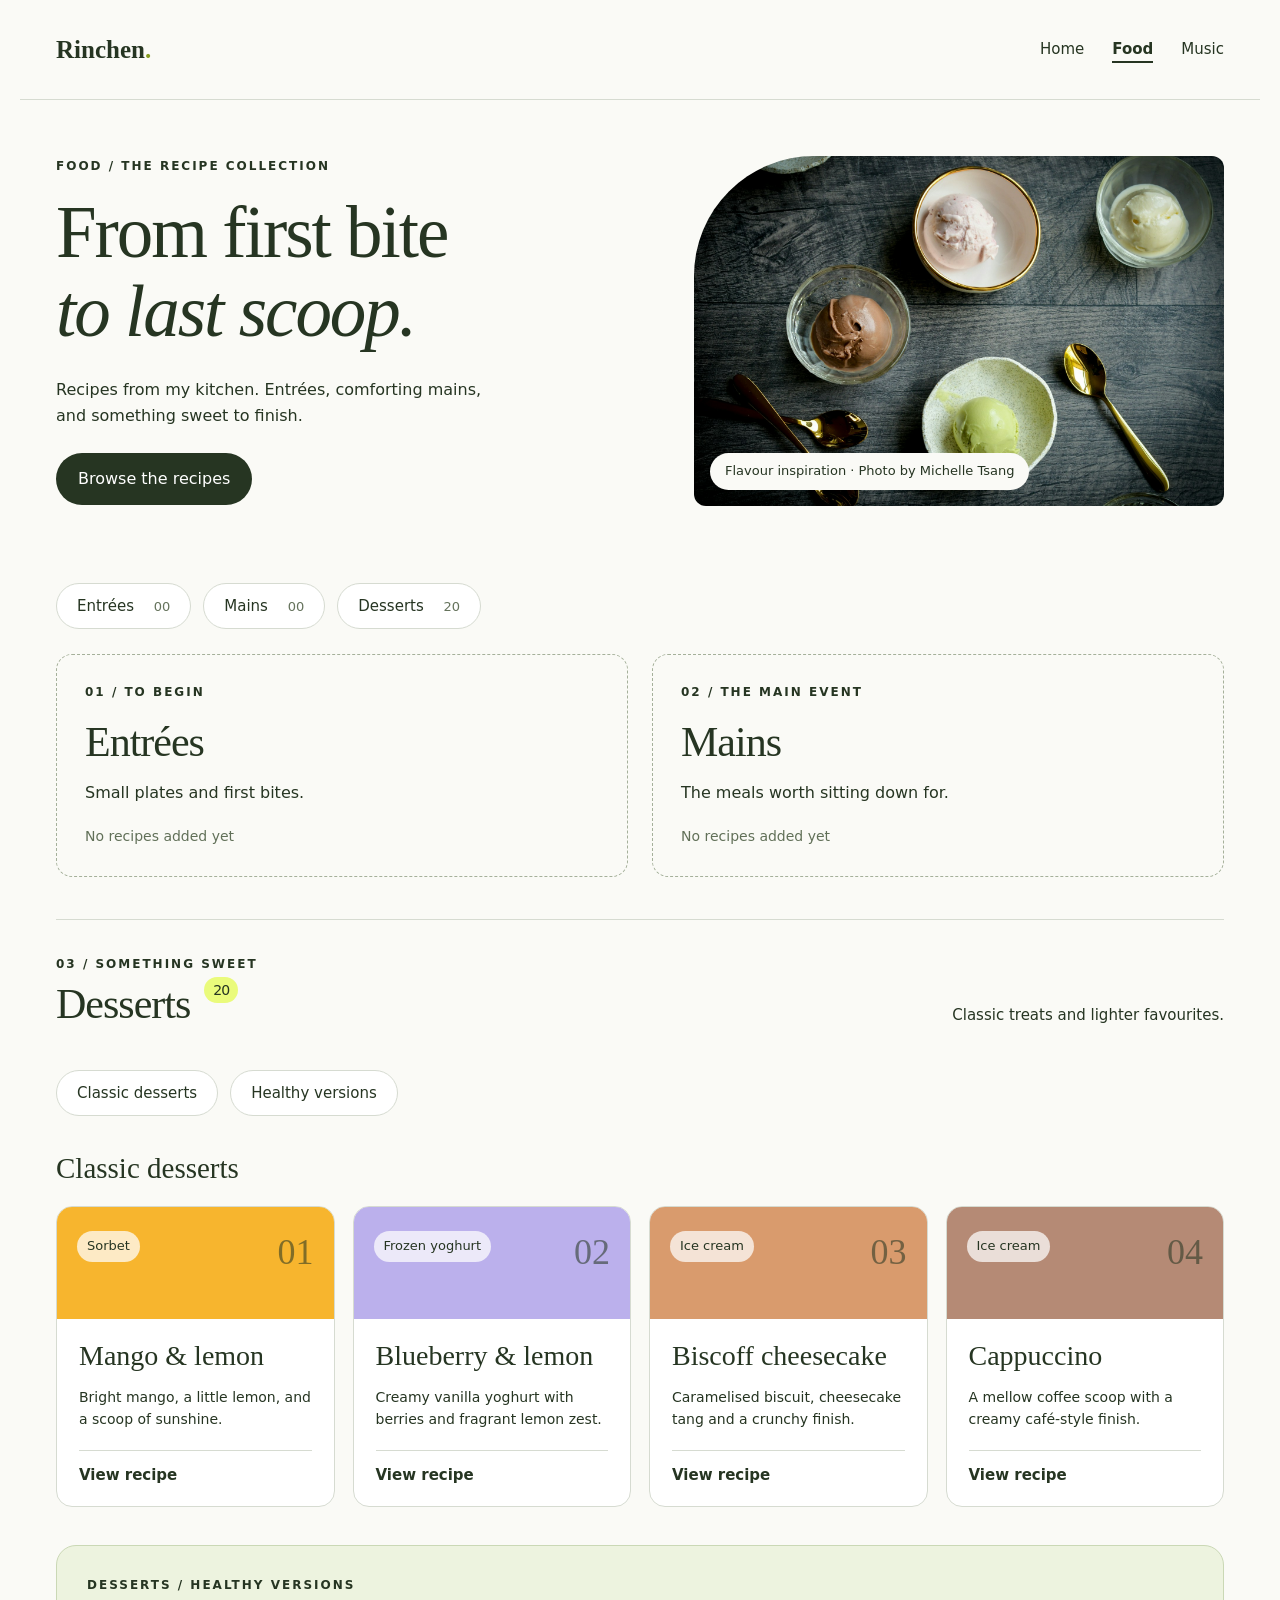
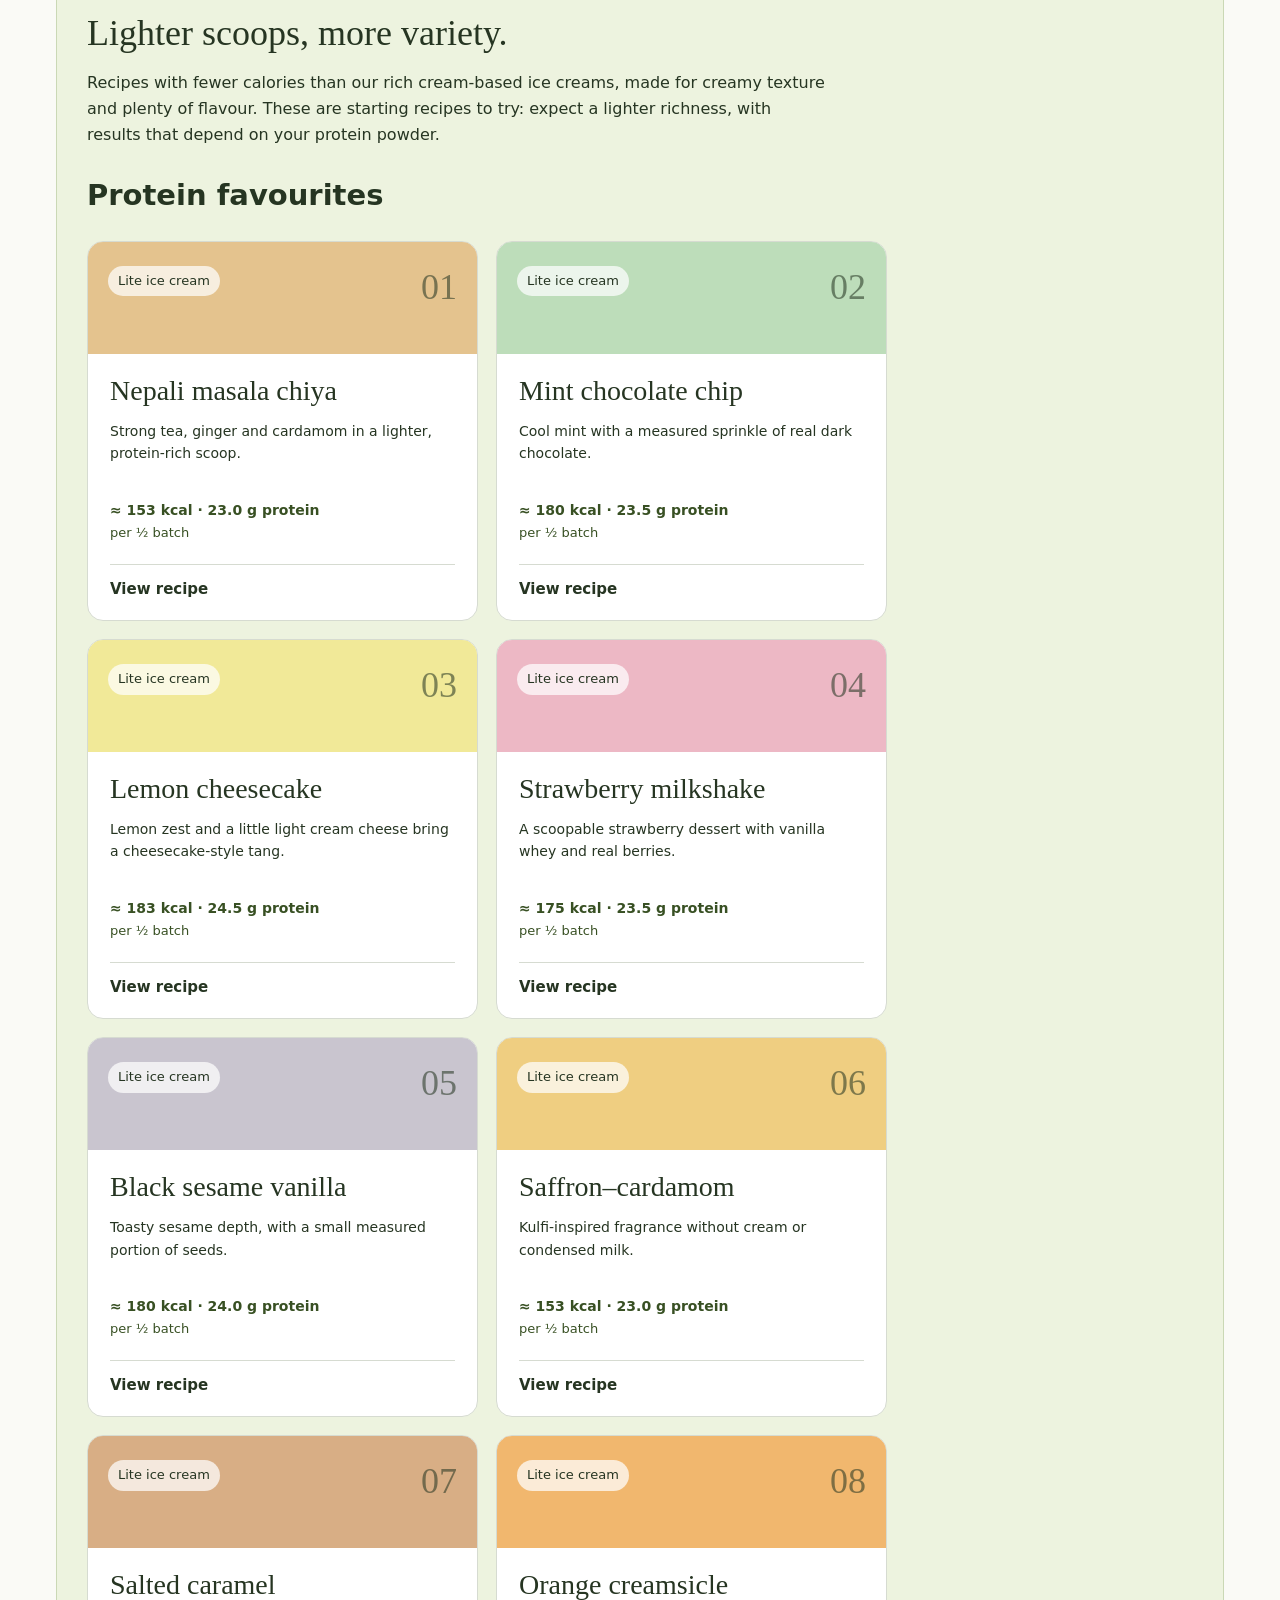
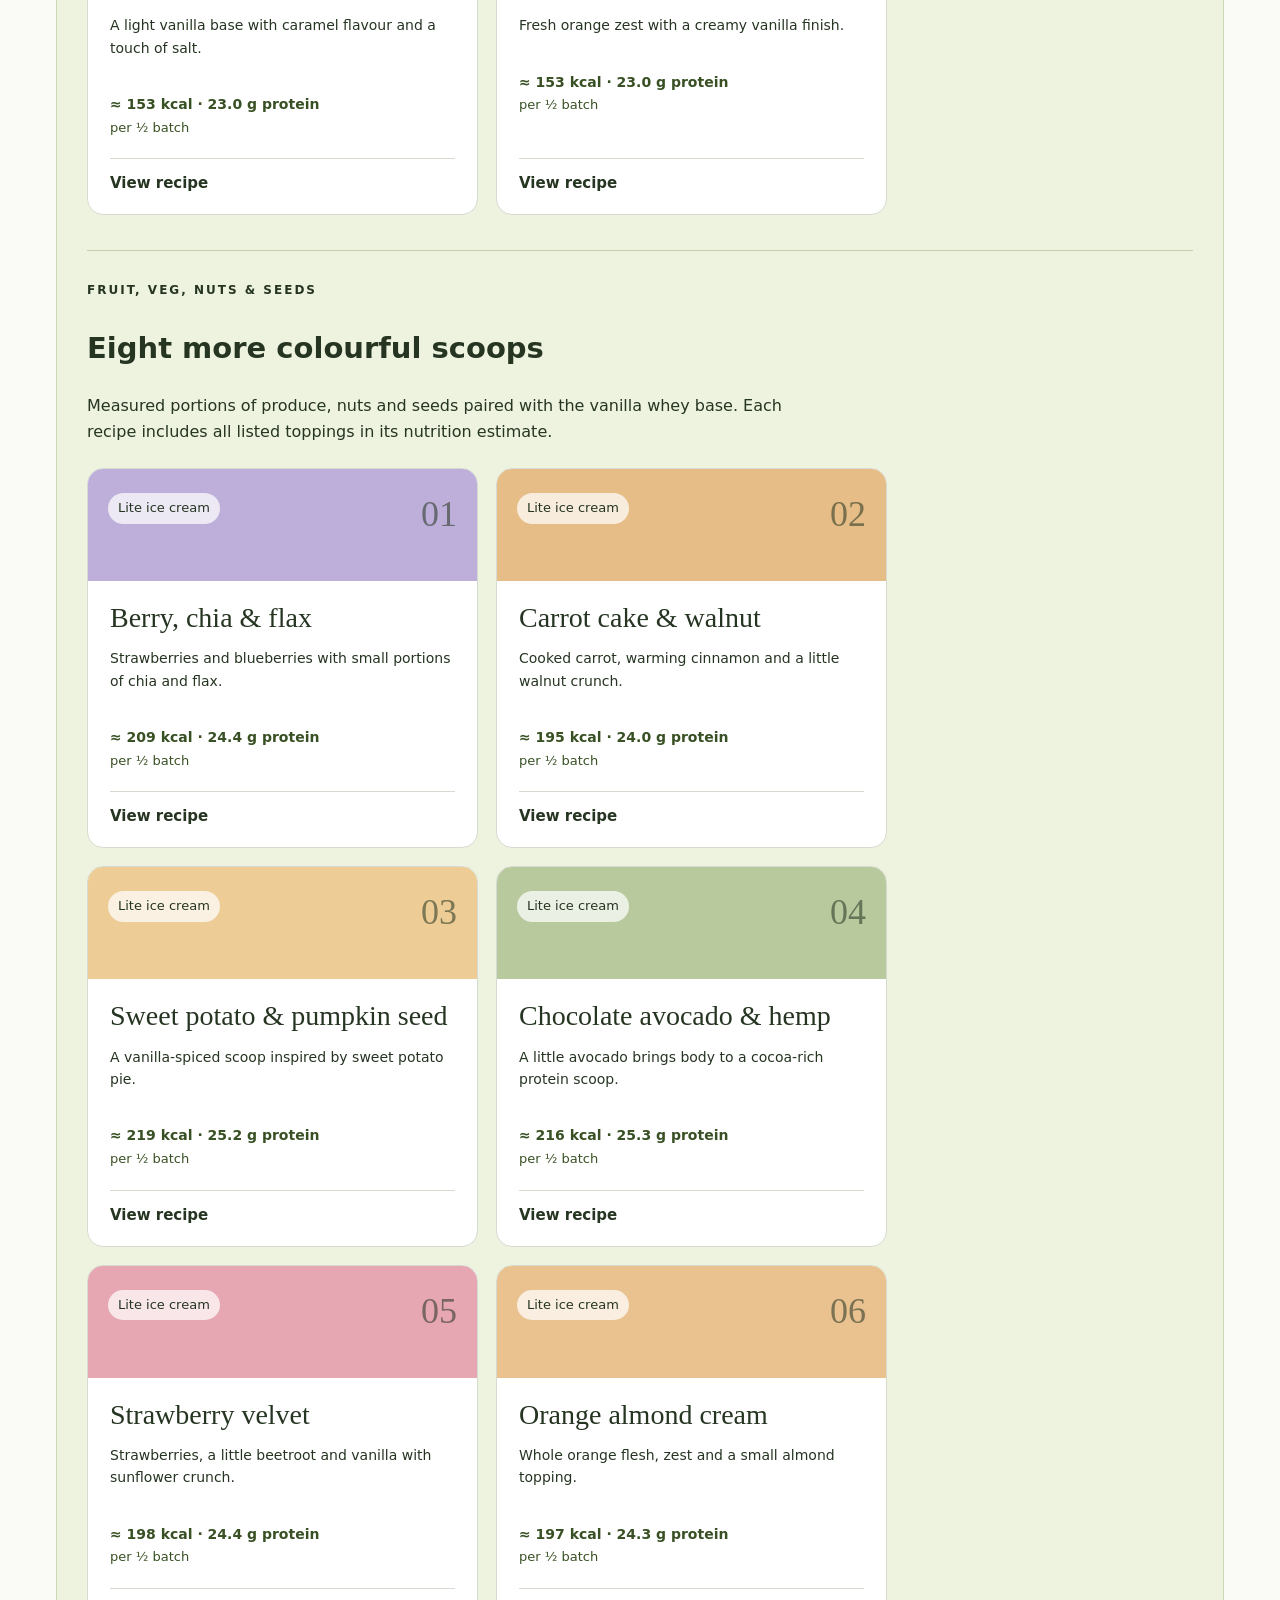
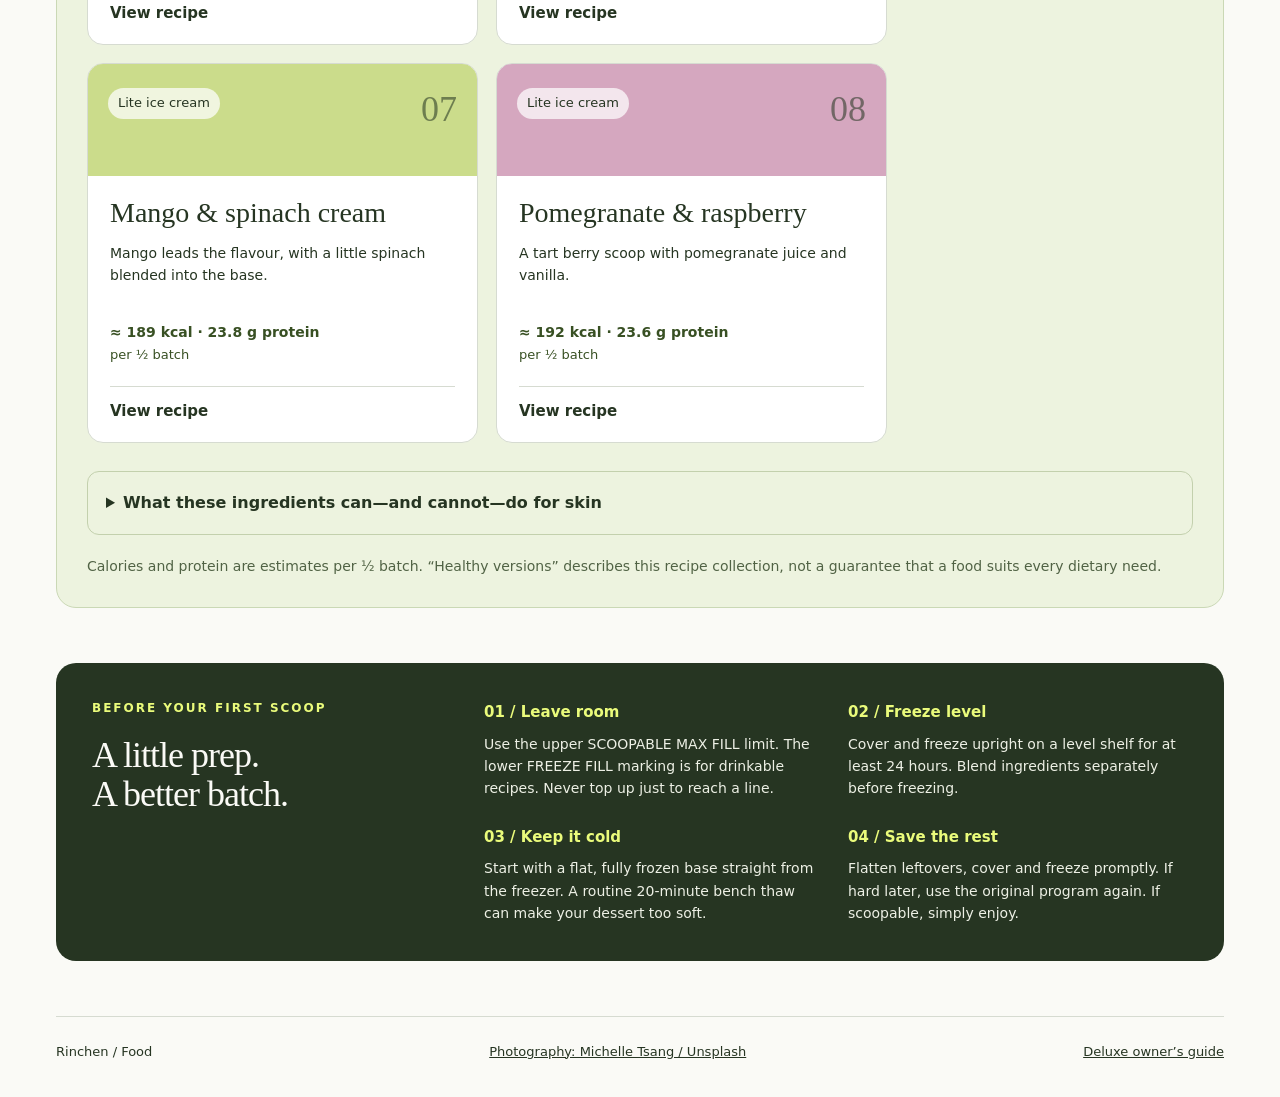
==== food.html @ c85cb7f2 "Publish personal website with recipes and music on GitHub Pages" ====
<!doctype html><html lang="en"><head><meta charset="utf-8"><meta name="viewport" content="width=device-width,initial-scale=1"><meta name="description" content="Rinchen’s recipe collection: entrées, mains and desserts, with twenty homemade CREAMi recipes."><title>Food · Rinchen</title><link rel="icon" href="data:image/svg+xml,%3Csvg xmlns='http://www.w3.org/2000/svg' viewBox='0 0 40 40'%3E%3Crect width='40' height='40' rx='12' fill='%23263522'/%3E%3Ctext x='20' y='29' text-anchor='middle' fill='%23eafb7b' font-size='29' font-family='Georgia'%3ER%3C/text%3E%3C/svg%3E"><link rel="stylesheet" href="style.css"></head><body>
<header><a class="brand" href="index.html">Rinchen<span class="brand-dot">.</span></a><nav aria-label="Main navigation"><a href="index.html" >Home</a><a href="food.html" aria-current="page">Food</a><a href="music.html" >Music</a></nav></header>
<main id="home"><section class="intro"><div><p class="eyebrow">FOOD / THE RECIPE COLLECTION</p><h1>From first bite<br><em>to last scoop.</em></h1><p>Recipes from my kitchen. Entrées, comforting mains, and something sweet to finish.</p><a class="button" href="#categories">Browse the recipes</a></div><figure><img src="food.jpg" alt="Chocolate, strawberry, vanilla and matcha ice cream scoops in small bowls" width="1200" height="800"><figcaption>Flavour inspiration · Photo by Michelle Tsang</figcaption></figure></section>
<nav id="categories" class="category-nav" aria-label="Food categories"><a href="#entrees">Entrées <span>00</span></a><a href="#mains">Mains <span>00</span></a><a href="#recipes">Desserts <span>20</span></a></nav>
<div class="course-grid"><section id="entrees" class="course-empty"><p class="eyebrow">01 / TO BEGIN</p><h2>Entrées</h2><p>Small plates and first bites.</p><span class="empty-label">No recipes added yet</span></section><section id="mains" class="course-empty"><p class="eyebrow">02 / THE MAIN EVENT</p><h2>Mains</h2><p>The meals worth sitting down for.</p><span class="empty-label">No recipes added yet</span></section></div><section id="recipes"><div class="section-heading"><div><p class="eyebrow">03 / SOMETHING SWEET</p><h2>Desserts<span class="count">20</span></h2></div><p>Classic treats and lighter favourites.</p></div><nav class="category-nav dessert-nav" aria-label="Dessert collections"><a href="#classic-desserts">Classic desserts</a><a href="#healthy-desserts">Healthy versions</a></nav><h3 id="classic-desserts" class="collection-title">Classic desserts</h3><div class="recipe-grid" id="cards"></div><section id="healthy-desserts" class="healthy-section"><p class="eyebrow">DESSERTS / HEALTHY VERSIONS</p><h3>Lighter scoops, more variety.</h3><p class="healthy-description">Recipes with fewer calories than our rich cream-based ice creams, made for creamy texture and plenty of flavour. These are starting recipes to try: expect a lighter richness, with results that depend on your protein powder.</p><h4 class="collection-title">Protein favourites</h4><div class="recipe-grid" id="healthy-cards"></div><section class="plant-collection"><p class="eyebrow">FRUIT, VEG, NUTS & SEEDS</p><h4 class="collection-title">Eight more colourful scoops</h4><p>Measured portions of produce, nuts and seeds paired with the vanilla whey base. Each recipe includes all listed toppings in its nutrition estimate.</p><div class="recipe-grid" id="plant-cards"></div><details class="nutrition-context"><summary>What these ingredients can—and cannot—do for skin</summary><p>Vitamin C is needed for normal collagen production. Eating varied foods can help meet nutrient needs, but these recipes have not been shown to tighten skin, reverse ageing or prevent UV damage. Food does not replace sun protection.</p><p>We use nuts and seeds in small portions to manage calories. Brazil nuts are not included as a routine topping because their selenium content is unusually high and variable. Some ingredients from the inspiration list, including broccoli, Brussels sprouts and tomatoes, are better suited to future savoury recipes.</p><p><a href="https://ods.od.nih.gov/factsheets/VitaminC-Consumer/" target="_blank" rel="noopener">NIH: vitamin C</a> · <a href="https://ods.od.nih.gov/factsheets/Selenium-Consumer/" target="_blank" rel="noopener">NIH: selenium</a></p></details></section><p class="small nutrition-disclaimer">Calories and protein are estimates per ½ batch. “Healthy versions” describes this recipe collection, not a guarantee that a food suits every dietary need.</p></section></section>
<section class="notes"><div><p class="eyebrow">BEFORE YOUR FIRST SCOOP</p><h2>A little prep.<br>A better batch.</h2></div><div class="note-grid"><article><b>01 / Leave room</b><p>Use the upper SCOOPABLE MAX FILL limit. The lower FREEZE FILL marking is for drinkable recipes. Never top up just to reach a line.</p></article><article><b>02 / Freeze level</b><p>Cover and freeze upright on a level shelf for at least 24 hours. Blend ingredients separately before freezing.</p></article><article><b>03 / Keep it cold</b><p>Start with a flat, fully frozen base straight from the freezer. A routine 20-minute bench thaw can make your dessert too soft.</p></article><article><b>04 / Save the rest</b><p>Flatten leftovers, cover and freeze promptly. If hard later, use the original program again. If scoopable, simply enjoy.</p></article></div></section>

<footer><span>Rinchen / Food</span><a href="https://unsplash.com/photos/four-ice-creams-on-cups-VTt_Jn1LrOg" target="_blank" rel="noopener">Photography: Michelle Tsang / Unsplash</a><a href="https://cdn.shopify.com/s/files/1/0511/5900/7386/files/NC501ANZ_IB_MP_Mv7_LR.pdf?v=1709180044" target="_blank" rel="noopener">Deluxe owner’s guide</a></footer></main>
<dialog id="recipe-dialog" aria-labelledby="recipe-title"><button class="close" aria-label="Close recipe">✕</button><div id="recipe-content"></div></dialog><script src="recipes.js"></script><script src="app.js"></script></body></html>
---- style.css ----
:root{--ink:#263522;--paper:#fafaf6;--lime:#eafb7b;--line:#d6dbd1}*{box-sizing:border-box}html{scroll-behavior:smooth;scroll-padding-top:30px}body{margin:0;background:var(--paper);color:var(--ink);font:16px/1.6 system-ui,sans-serif}a{color:inherit}header,main{max-width:1240px;margin:auto;padding:0 36px}header{height:100px;display:flex;align-items:center;justify-content:space-between;gap:20px;border-bottom:1px solid var(--line)}.brand{text-decoration:none;font:700 25px Georgia,serif}.brand i{font-weight:400}nav{display:flex;gap:28px}nav a{text-decoration:none;font-size:15px}h1,h2,h3,p{margin:0}h1,h2,h3{font-family:Georgia,serif;font-weight:400;line-height:1.08}h1{font-size:clamp(42px,5.7vw,76px);letter-spacing:-2px}h1 em{font-weight:400}h2{font-size:42px;letter-spacing:-1px}.eyebrow{font-size:12px;letter-spacing:2px;font-weight:700;margin-bottom:18px}.intro{display:grid;grid-template-columns:1.1fr 1fr;gap:55px;align-items:center;padding:56px 0 62px}.intro p:not(.eyebrow){max-width:430px;margin:25px 0}.button{display:inline-block;background:var(--ink);color:white;padding:13px 22px;border-radius:30px;text-decoration:none}.intro figure{margin:0;position:relative}.intro img{display:block;width:100%;height:350px;object-fit:cover;border-radius:120px 12px 12px 12px}.intro figcaption{position:absolute;bottom:16px;left:16px;background:var(--paper);padding:8px 15px;border-radius:30px;font-size:13px}.section-heading{border-top:1px solid var(--line);padding-top:35px;display:flex;justify-content:space-between;align-items:end;gap:20px;margin-bottom:28px}.section-heading .eyebrow{margin-bottom:8px}.section-heading>p{font-size:15px}.count{vertical-align:top;font:14px system-ui;margin-left:14px;background:var(--lime);padding:5px 9px;border-radius:20px}.recipe-grid{display:grid;grid-template-columns:repeat(4,1fr);gap:18px}.card{border:1px solid var(--line);border-radius:16px;overflow:hidden;background:white;display:flex;flex-direction:column}.card-top{padding:24px 20px;min-height:112px;background:var(--accent);display:flex;justify-content:space-between;align-items:start}.card-top span{font-size:13px;background:#ffffffb8;padding:5px 10px;border-radius:20px}.card-top b{font:36px Georgia;color:#26352290}.card-body{padding:22px;display:flex;flex:1;flex-direction:column}.card h3{font-size:28px}.card p{font-size:14px;margin:14px 0 20px}.card button{margin-top:auto;text-align:left;border:0;border-top:1px solid var(--line);background:none;color:var(--ink);padding:15px 0 0;font:600 15px system-ui;cursor:pointer}.card button:hover{text-decoration:underline}.notes{margin:55px 0;background:var(--ink);color:var(--paper);border-radius:20px;padding:36px;display:grid;grid-template-columns:1fr 2fr;gap:40px}.notes h2{font-size:36px}.notes .eyebrow{color:var(--lime)}.note-grid{display:grid;grid-template-columns:1fr 1fr;gap:24px}.note-grid b{color:var(--lime);font-size:15px}.note-grid p{font-size:14px;margin-top:8px;color:#edf0e5}.about{display:grid;grid-template-columns:150px 1fr;gap:45px;max-width:830px;padding:12px 0 60px}.monogram{background:var(--lime);border-radius:50%;width:140px;height:140px;display:grid;place-items:center;font:70px Georgia}.about p:not(.eyebrow){margin-top:18px}.small{font-size:14px}footer{border-top:1px solid var(--line);padding:25px 0 35px;display:flex;flex-wrap:wrap;gap:20px;justify-content:space-between;font-size:13px}dialog{width:min(840px,calc(100% - 24px));max-height:90vh;border:0;border-radius:22px;padding:40px;background:var(--paper);color:var(--ink)}dialog::backdrop{background:#142111b8;backdrop-filter:blur(4px)}.close{position:sticky;top:0;float:right;width:42px;height:42px;border:1px solid var(--line);border-radius:50%;background:white;cursor:pointer;font-size:18px}dialog h2{font-size:44px;padding-right:30px}dialog .description{margin:15px 0 20px}dialog h3{font-size:27px;margin:28px 0 12px}dialog li{padding:5px 0}dialog ul,dialog ol{padding-left:23px}.recipe-layout{display:grid;grid-template-columns:1fr 1.4fr;gap:30px}.nutrition{background:#eaf0df;padding:18px;border-radius:12px;margin-top:25px}.nutrition table{width:100%;border-collapse:collapse;font-size:14px}.nutrition th,.nutrition td{text-align:left;padding:8px 4px;border-bottom:1px solid #cdd6be}.nutrition p,.caveat{font-size:13px;margin-top:12px}.caveat{color:#54634e}button:focus-visible,a:focus-visible{outline:3px solid #875dc3;outline-offset:5px}@media(max-width:850px){.recipe-grid{grid-template-columns:1fr 1fr}.intro{gap:25px}.notes{grid-template-columns:1fr}.intro img{height:300px}}@media(max-width:560px){header,main{padding-left:20px;padding-right:20px}header{height:auto;min-height:90px;flex-wrap:wrap;padding-top:15px;padding-bottom:15px}.brand{font-size:23px}nav{gap:18px}.intro{grid-template-columns:1fr;padding-top:35px;gap:25px}.intro img{height:230px;border-radius:65px 12px 12px 12px}.section-heading{align-items:start;flex-direction:column}.recipe-grid{gap:12px}.card-body{padding:16px}.card h3{font-size:24px}.card-top{padding:16px;min-height:85px}.card-top b{font-size:27px}.card-top span{font-size:12px}.notes{padding:24px}.note-grid{grid-template-columns:1fr}.about{grid-template-columns:1fr;gap:22px}.monogram{width:90px;height:90px;font-size:48px}dialog{padding:24px}.recipe-layout{grid-template-columns:1fr;gap:0}dialog h2{font-size:35px}.nutrition{overflow-x:auto}h2{font-size:36px}}@media(prefers-reduced-motion:reduce){html{scroll-behavior:auto}}
.brand-dot{color:#859b20}nav a[aria-current=page]{font-weight:750;border-bottom:2px solid var(--ink)}.personal-intro{padding:65px 0 45px;max-width:850px}.personal-intro>p:last-child{margin-top:25px;max-width:560px;font-size:19px}.worlds{display:grid;grid-template-columns:1fr 1fr;gap:24px;margin-bottom:65px}.world{position:relative;min-height:350px;border-radius:20px;overflow:hidden;text-decoration:none;display:flex;align-items:end;padding:32px}.world img{position:absolute;inset:0;width:100%;height:100%;object-fit:cover}.food-world:after{content:'';position:absolute;inset:0;background:linear-gradient(transparent,#101a0bea)}.world>div{position:relative;z-index:1}.world h2{font-size:50px;margin:8px 0}.food-world{color:white}.world .eyebrow{font-size:12px}.world-link{display:inline-block;margin-top:22px;border-bottom:1px solid currentColor;font-size:15px}.music-world{background:#dcd5ff;color:#2c1c59;align-items:start}.music-word{position:absolute;bottom:-20px;right:12px;font:italic 100px Georgia;letter-spacing:-6px;opacity:.18}.category-nav{padding:15px 0 25px;gap:12px;flex-wrap:wrap}.category-nav a{border:1px solid var(--line);border-radius:30px;padding:10px 20px;background:white}.category-nav a span{margin-left:15px;color:#65735c;font-size:13px}.course-grid{display:grid;grid-template-columns:1fr 1fr;gap:24px;margin-bottom:42px}.course-empty{padding:28px;border:1px dashed #a5b09a;border-radius:16px}.course-empty p:not(.eyebrow){margin-top:14px}.empty-label{display:block;font-size:14px;margin-top:20px;color:#617058}.music-intro{background:#dcd5ff;border-radius:24px;margin:40px 0;padding:50px;color:#2c1c59}.music-intro>p:not(.eyebrow){margin-top:25px;max-width:550px;font-size:19px}.genre-tags{display:flex;flex-wrap:wrap;gap:10px;margin-top:35px}.genre-tags span{padding:7px 13px;border:1px solid #a79bc7;border-radius:25px;font-size:14px}.music-body{display:grid;grid-template-columns:1fr 1fr;gap:60px;margin:50px 0}.music-body p:not(.eyebrow){margin-top:22px}.releases{border-left:1px solid var(--line);padding-left:35px}.text-link{display:inline-block;margin-bottom:35px}@media(max-width:560px){.personal-intro{padding:40px 0 30px}.worlds,.course-grid,.music-body{grid-template-columns:1fr}.world{min-height:290px;padding:25px}.music-intro{padding:30px 23px;margin:28px 0}.music-intro h1{font-size:40px;letter-spacing:-1px}.music-body{gap:30px}.releases{border-left:0;border-top:1px solid var(--line);padding:30px 0 0}.category-nav a{padding:9px 15px}}
.collection-title{font-size:29px;margin:0 0 22px}.healthy-section{margin-top:38px;padding:30px;border-radius:20px;background:#edf3df;border:1px solid #cad8b5;scroll-margin-top:25px}.healthy-section>h3{font-size:36px}.healthy-description{max-width:740px;margin:18px 0 25px}.healthy-section .recipe-grid{grid-template-columns:repeat(2,minmax(0,1fr));max-width:800px}.macro-highlight{font-weight:700;color:#385023}.macro-highlight small{font-size:13px;font-weight:400}.nutrition-disclaimer{margin-top:20px;color:#516345}.dessert-nav{margin-bottom:12px}@media(max-width:560px){.healthy-section{padding:20px}.healthy-section .recipe-grid{grid-template-columns:1fr}.healthy-section>h3{font-size:30px}}
.plant-collection{border-top:1px solid #c3d0ad;margin-top:35px;padding-top:30px}.plant-collection>p:not(.eyebrow){margin:0 0 24px;max-width:720px}.nutrition-context{margin-top:28px;border:1px solid #c3d0ad;padding:18px;border-radius:12px}.nutrition-context summary{cursor:pointer;font-weight:600}.nutrition-context p{margin-top:14px;font-size:14px}.healthy-section .collection-title{margin-top:24px}
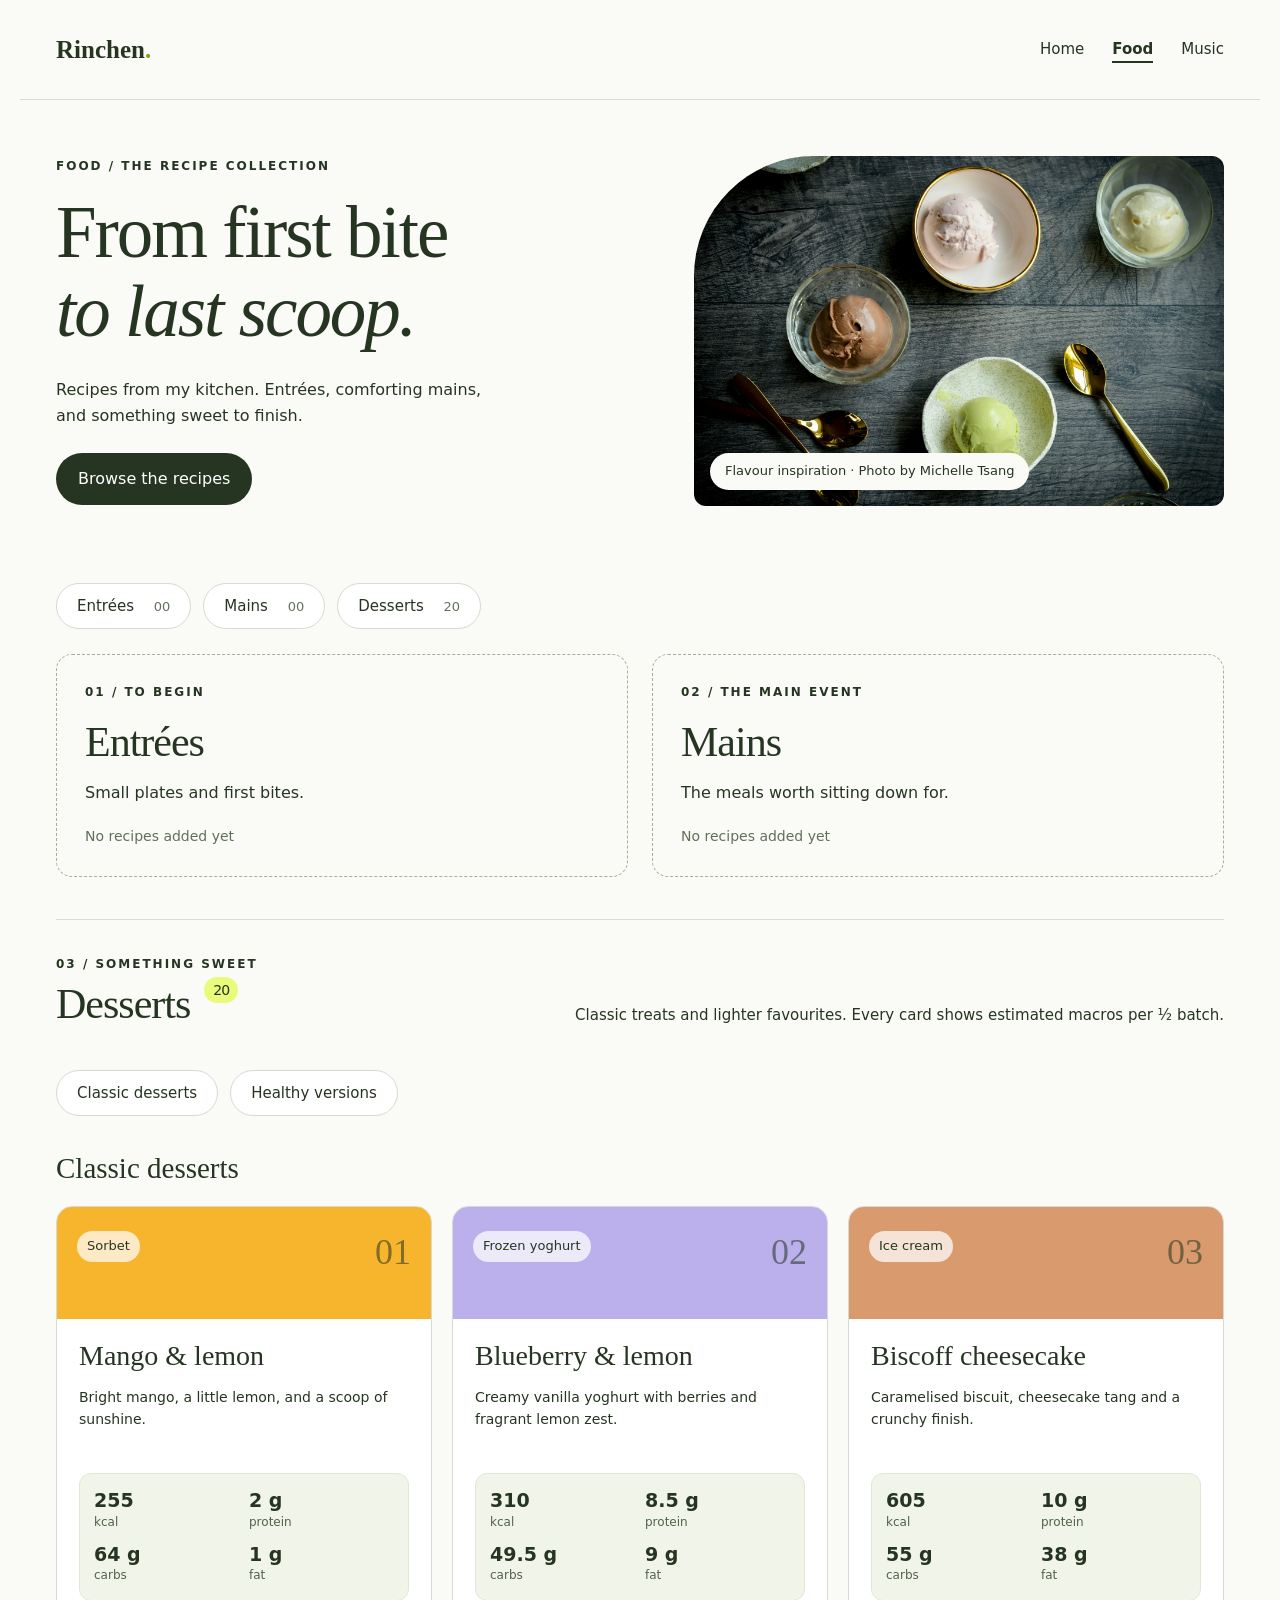
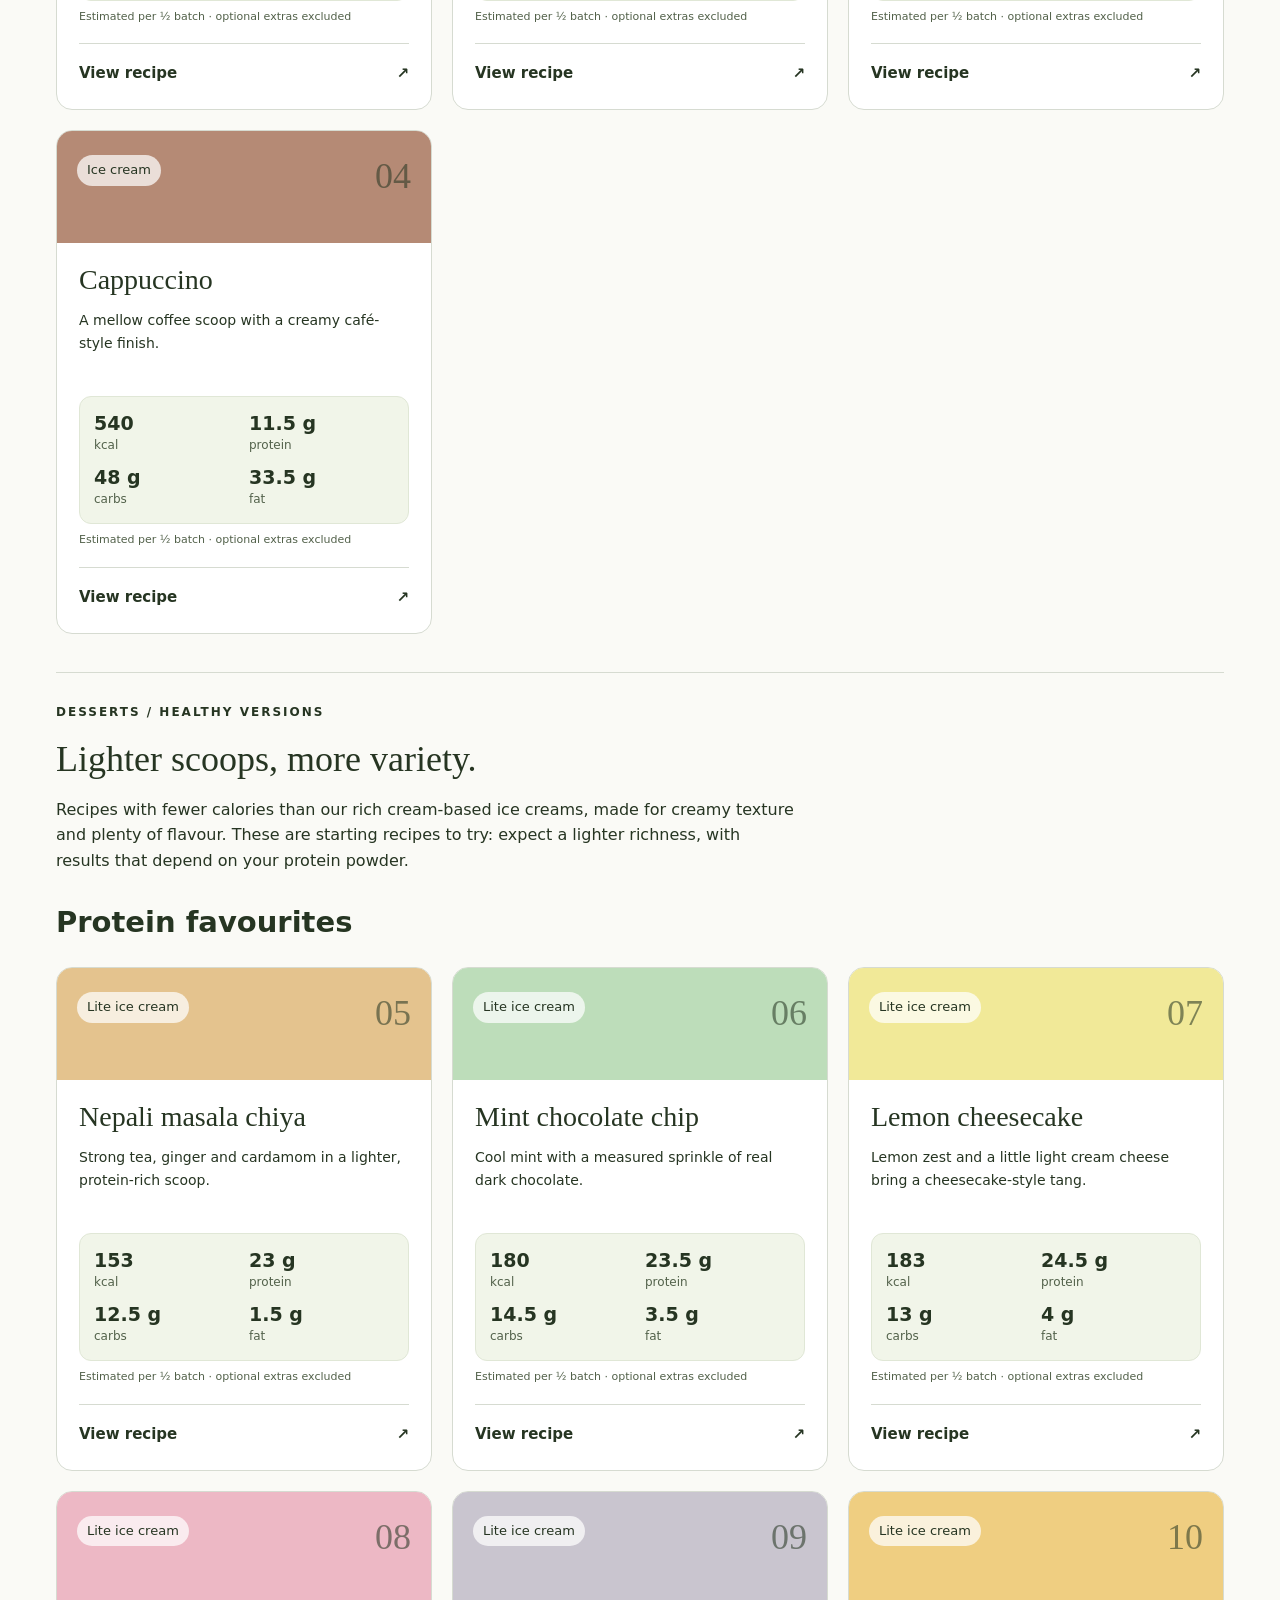
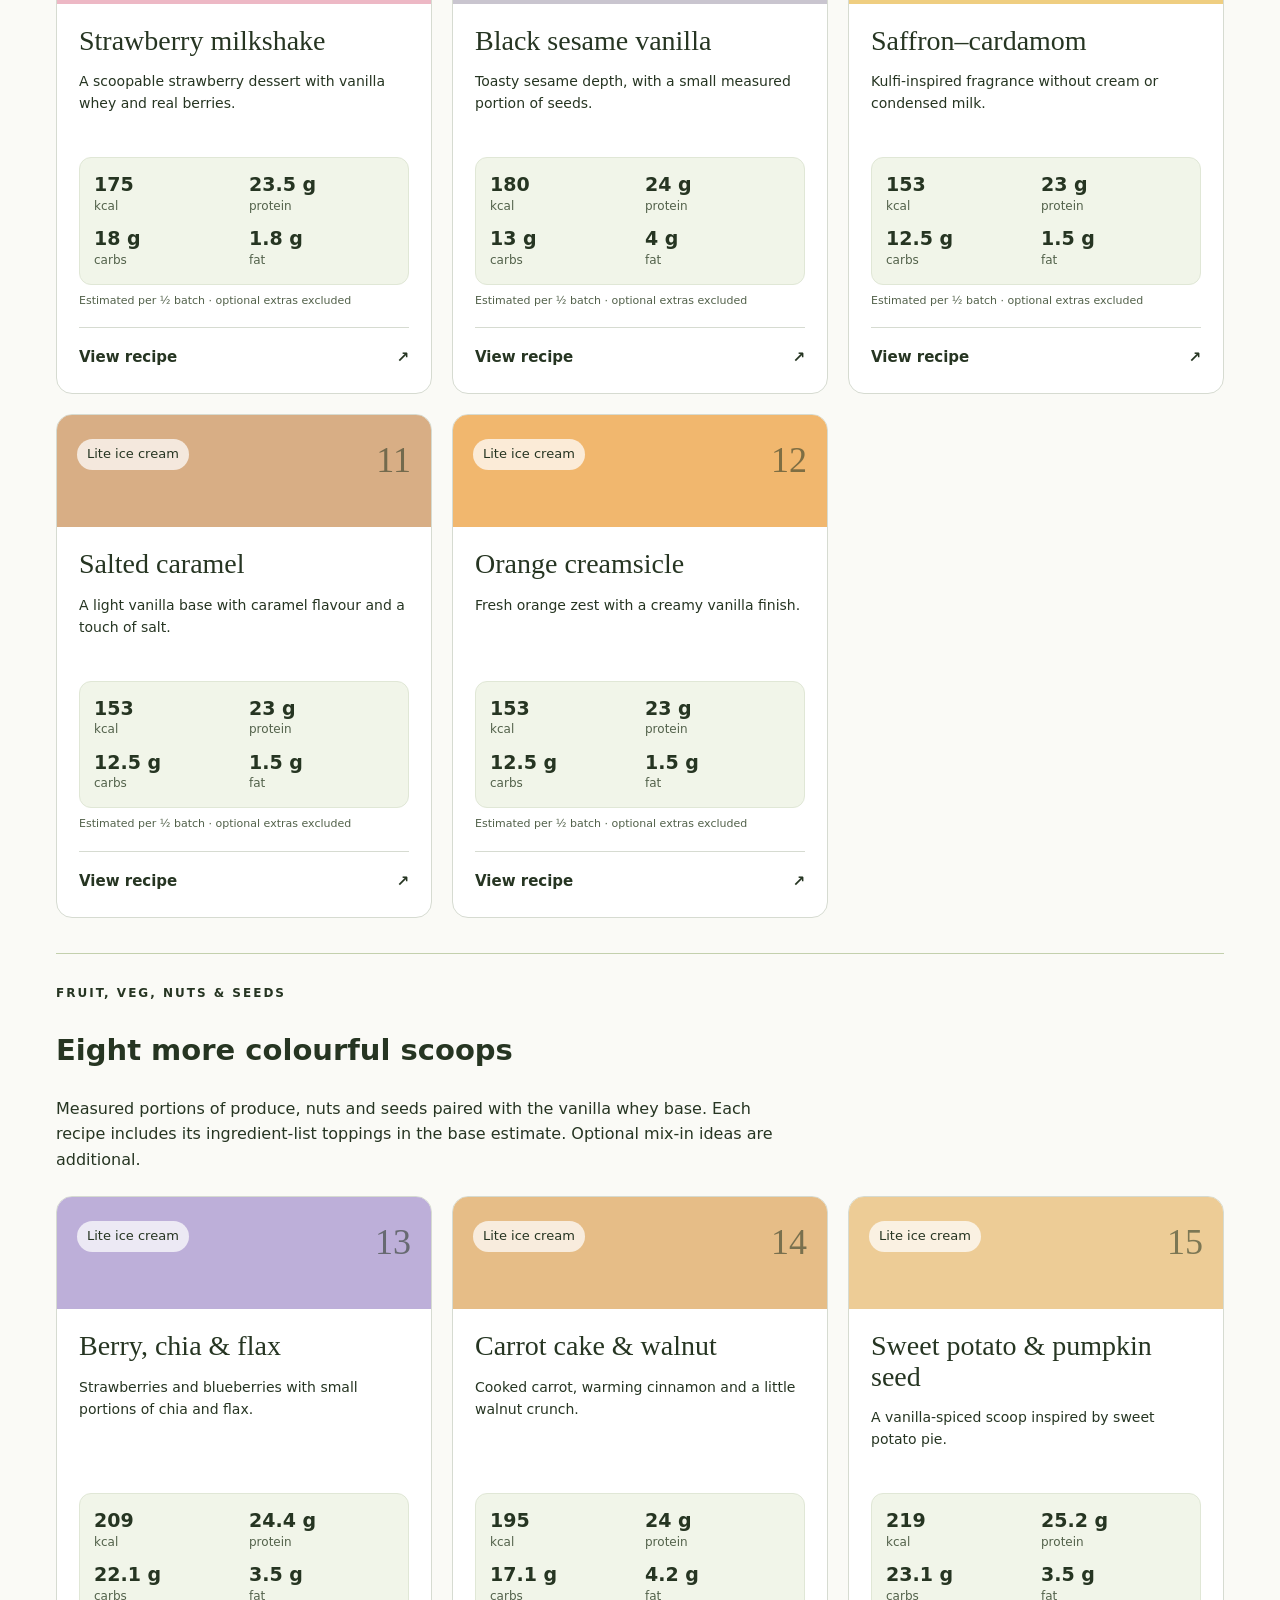
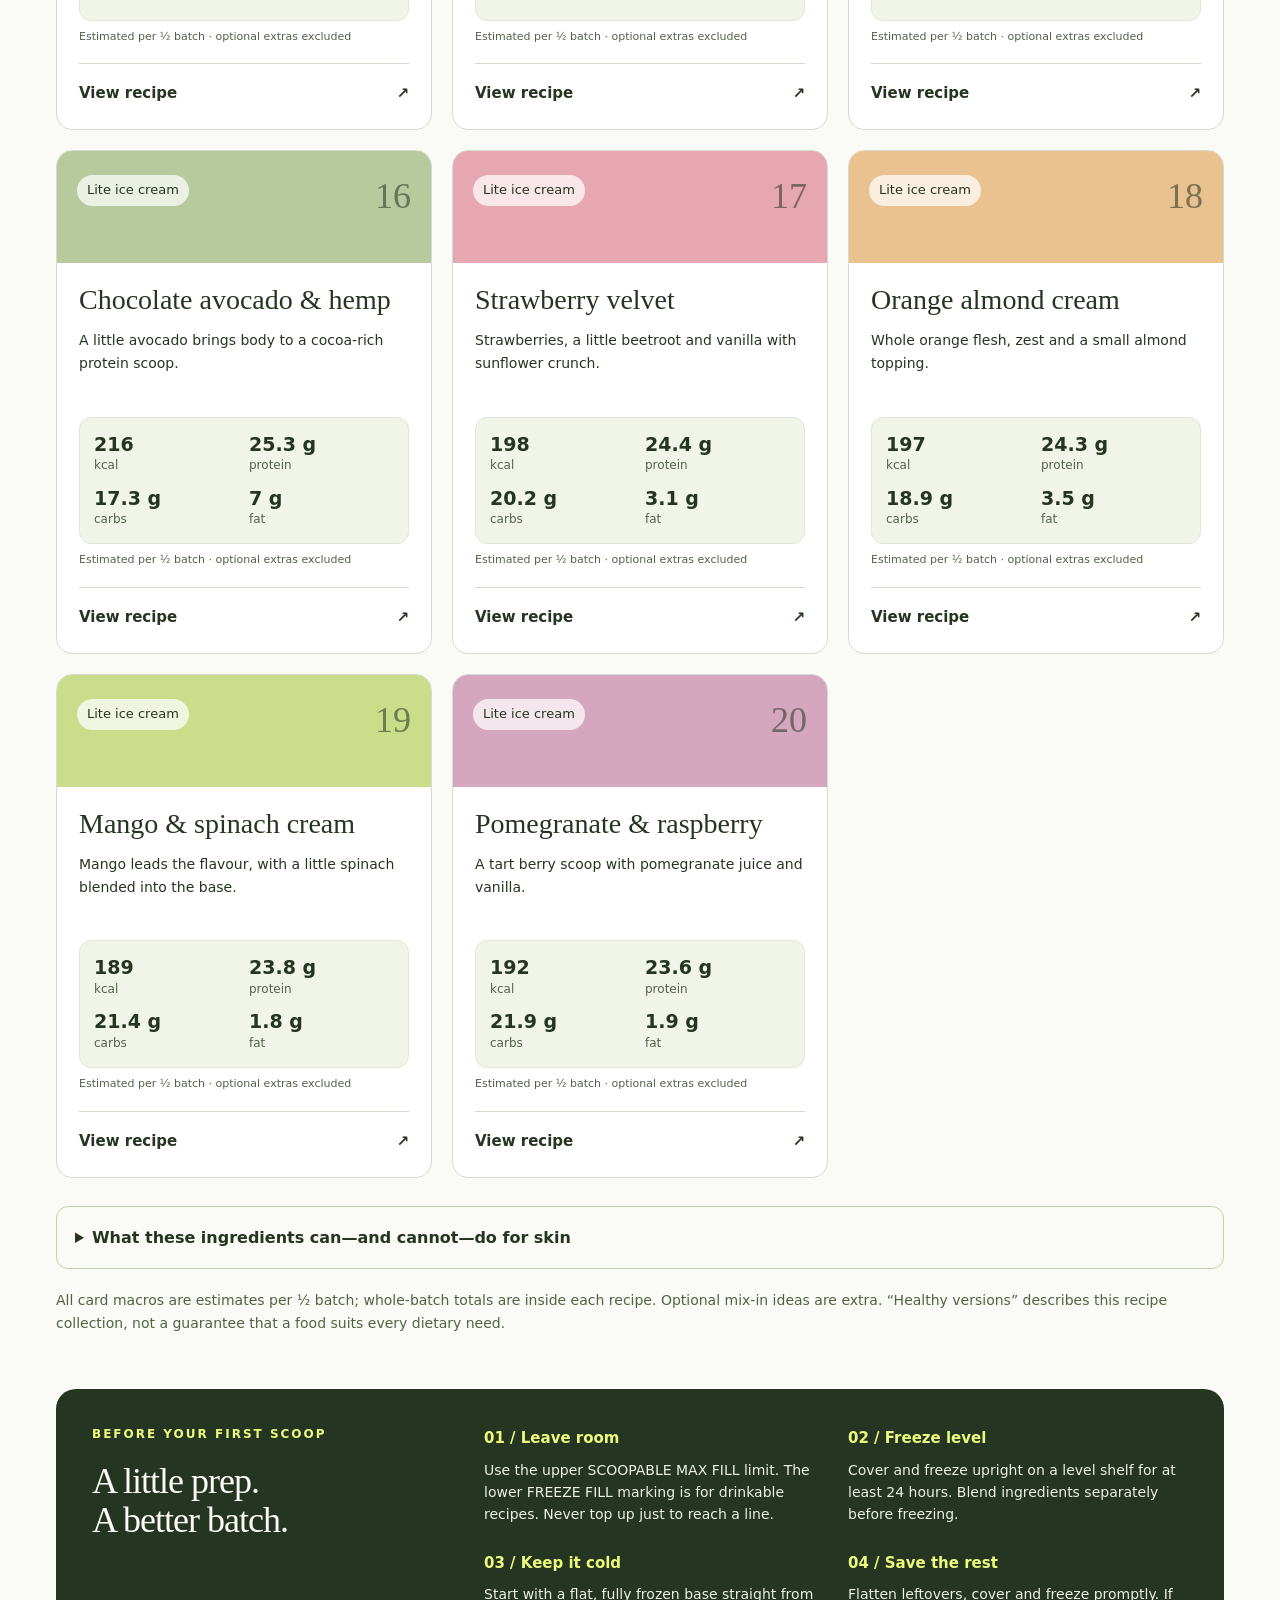
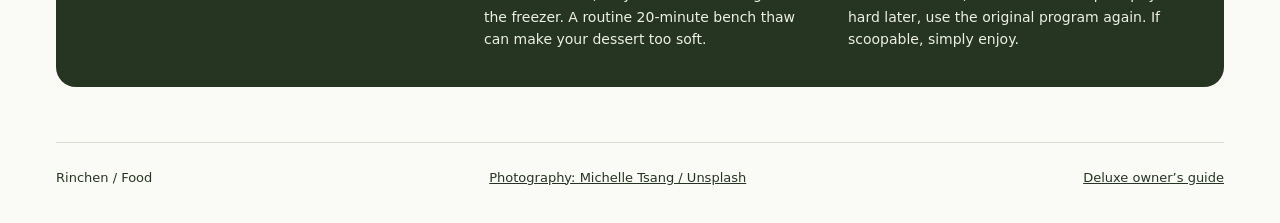
==== commit 97ff5c6a: "Unify dessert cards and macro portions; add 60 optional mix-in ideas" ====
--- a/food.html
+++ b/food.html
@@ -2,7 +2,7 @@
 <header><a class="brand" href="index.html">Rinchen<span class="brand-dot">.</span></a><nav aria-label="Main navigation"><a href="index.html" >Home</a><a href="food.html" aria-current="page">Food</a><a href="music.html" >Music</a></nav></header>
 <main id="home"><section class="intro"><div><p class="eyebrow">FOOD / THE RECIPE COLLECTION</p><h1>From first bite<br><em>to last scoop.</em></h1><p>Recipes from my kitchen. Entrées, comforting mains, and something sweet to finish.</p><a class="button" href="#categories">Browse the recipes</a></div><figure><img src="food.jpg" alt="Chocolate, strawberry, vanilla and matcha ice cream scoops in small bowls" width="1200" height="800"><figcaption>Flavour inspiration · Photo by Michelle Tsang</figcaption></figure></section>
 <nav id="categories" class="category-nav" aria-label="Food categories"><a href="#entrees">Entrées <span>00</span></a><a href="#mains">Mains <span>00</span></a><a href="#recipes">Desserts <span>20</span></a></nav>
-<div class="course-grid"><section id="entrees" class="course-empty"><p class="eyebrow">01 / TO BEGIN</p><h2>Entrées</h2><p>Small plates and first bites.</p><span class="empty-label">No recipes added yet</span></section><section id="mains" class="course-empty"><p class="eyebrow">02 / THE MAIN EVENT</p><h2>Mains</h2><p>The meals worth sitting down for.</p><span class="empty-label">No recipes added yet</span></section></div><section id="recipes"><div class="section-heading"><div><p class="eyebrow">03 / SOMETHING SWEET</p><h2>Desserts<span class="count">20</span></h2></div><p>Classic treats and lighter favourites.</p></div><nav class="category-nav dessert-nav" aria-label="Dessert collections"><a href="#classic-desserts">Classic desserts</a><a href="#healthy-desserts">Healthy versions</a></nav><h3 id="classic-desserts" class="collection-title">Classic desserts</h3><div class="recipe-grid" id="cards"></div><section id="healthy-desserts" class="healthy-section"><p class="eyebrow">DESSERTS / HEALTHY VERSIONS</p><h3>Lighter scoops, more variety.</h3><p class="healthy-description">Recipes with fewer calories than our rich cream-based ice creams, made for creamy texture and plenty of flavour. These are starting recipes to try: expect a lighter richness, with results that depend on your protein powder.</p><h4 class="collection-title">Protein favourites</h4><div class="recipe-grid" id="healthy-cards"></div><section class="plant-collection"><p class="eyebrow">FRUIT, VEG, NUTS & SEEDS</p><h4 class="collection-title">Eight more colourful scoops</h4><p>Measured portions of produce, nuts and seeds paired with the vanilla whey base. Each recipe includes all listed toppings in its nutrition estimate.</p><div class="recipe-grid" id="plant-cards"></div><details class="nutrition-context"><summary>What these ingredients can—and cannot—do for skin</summary><p>Vitamin C is needed for normal collagen production. Eating varied foods can help meet nutrient needs, but these recipes have not been shown to tighten skin, reverse ageing or prevent UV damage. Food does not replace sun protection.</p><p>We use nuts and seeds in small portions to manage calories. Brazil nuts are not included as a routine topping because their selenium content is unusually high and variable. Some ingredients from the inspiration list, including broccoli, Brussels sprouts and tomatoes, are better suited to future savoury recipes.</p><p><a href="https://ods.od.nih.gov/factsheets/VitaminC-Consumer/" target="_blank" rel="noopener">NIH: vitamin C</a> · <a href="https://ods.od.nih.gov/factsheets/Selenium-Consumer/" target="_blank" rel="noopener">NIH: selenium</a></p></details></section><p class="small nutrition-disclaimer">Calories and protein are estimates per ½ batch. “Healthy versions” describes this recipe collection, not a guarantee that a food suits every dietary need.</p></section></section>
+<div class="course-grid"><section id="entrees" class="course-empty"><p class="eyebrow">01 / TO BEGIN</p><h2>Entrées</h2><p>Small plates and first bites.</p><span class="empty-label">No recipes added yet</span></section><section id="mains" class="course-empty"><p class="eyebrow">02 / THE MAIN EVENT</p><h2>Mains</h2><p>The meals worth sitting down for.</p><span class="empty-label">No recipes added yet</span></section></div><section id="recipes"><div class="section-heading"><div><p class="eyebrow">03 / SOMETHING SWEET</p><h2>Desserts<span class="count">20</span></h2></div><p>Classic treats and lighter favourites. Every card shows estimated macros per ½ batch.</p></div><nav class="category-nav dessert-nav" aria-label="Dessert collections"><a href="#classic-desserts">Classic desserts</a><a href="#healthy-desserts">Healthy versions</a></nav><h3 id="classic-desserts" class="collection-title">Classic desserts</h3><div class="recipe-grid" id="cards"></div><section id="healthy-desserts" class="healthy-section"><p class="eyebrow">DESSERTS / HEALTHY VERSIONS</p><h3>Lighter scoops, more variety.</h3><p class="healthy-description">Recipes with fewer calories than our rich cream-based ice creams, made for creamy texture and plenty of flavour. These are starting recipes to try: expect a lighter richness, with results that depend on your protein powder.</p><h4 class="collection-title">Protein favourites</h4><div class="recipe-grid" id="healthy-cards"></div><section class="plant-collection"><p class="eyebrow">FRUIT, VEG, NUTS & SEEDS</p><h4 class="collection-title">Eight more colourful scoops</h4><p>Measured portions of produce, nuts and seeds paired with the vanilla whey base. Each recipe includes its ingredient-list toppings in the base estimate. Optional mix-in ideas are additional.</p><div class="recipe-grid" id="plant-cards"></div><details class="nutrition-context"><summary>What these ingredients can—and cannot—do for skin</summary><p>Vitamin C is needed for normal collagen production. Eating varied foods can help meet nutrient needs, but these recipes have not been shown to tighten skin, reverse ageing or prevent UV damage. Food does not replace sun protection.</p><p>We use nuts and seeds in small portions to manage calories. Brazil nuts are not included as a routine topping because their selenium content is unusually high and variable. Some ingredients from the inspiration list, including broccoli, Brussels sprouts and tomatoes, are better suited to future savoury recipes.</p><p><a href="https://ods.od.nih.gov/factsheets/VitaminC-Consumer/" target="_blank" rel="noopener">NIH: vitamin C</a> · <a href="https://ods.od.nih.gov/factsheets/Selenium-Consumer/" target="_blank" rel="noopener">NIH: selenium</a></p></details></section><p class="small nutrition-disclaimer">All card macros are estimates per ½ batch; whole-batch totals are inside each recipe. Optional mix-in ideas are extra. “Healthy versions” describes this recipe collection, not a guarantee that a food suits every dietary need.</p></section></section>
 <section class="notes"><div><p class="eyebrow">BEFORE YOUR FIRST SCOOP</p><h2>A little prep.<br>A better batch.</h2></div><div class="note-grid"><article><b>01 / Leave room</b><p>Use the upper SCOOPABLE MAX FILL limit. The lower FREEZE FILL marking is for drinkable recipes. Never top up just to reach a line.</p></article><article><b>02 / Freeze level</b><p>Cover and freeze upright on a level shelf for at least 24 hours. Blend ingredients separately before freezing.</p></article><article><b>03 / Keep it cold</b><p>Start with a flat, fully frozen base straight from the freezer. A routine 20-minute bench thaw can make your dessert too soft.</p></article><article><b>04 / Save the rest</b><p>Flatten leftovers, cover and freeze promptly. If hard later, use the original program again. If scoopable, simply enjoy.</p></article></div></section>
 
 <footer><span>Rinchen / Food</span><a href="https://unsplash.com/photos/four-ice-creams-on-cups-VTt_Jn1LrOg" target="_blank" rel="noopener">Photography: Michelle Tsang / Unsplash</a><a href="https://cdn.shopify.com/s/files/1/0511/5900/7386/files/NC501ANZ_IB_MP_Mv7_LR.pdf?v=1709180044" target="_blank" rel="noopener">Deluxe owner’s guide</a></footer></main>
--- a/style.css
+++ b/style.css
@@ -2,3 +2,15 @@
 .brand-dot{color:#859b20}nav a[aria-current=page]{font-weight:750;border-bottom:2px solid var(--ink)}.personal-intro{padding:65px 0 45px;max-width:850px}.personal-intro>p:last-child{margin-top:25px;max-width:560px;font-size:19px}.worlds{display:grid;grid-template-columns:1fr 1fr;gap:24px;margin-bottom:65px}.world{position:relative;min-height:350px;border-radius:20px;overflow:hidden;text-decoration:none;display:flex;align-items:end;padding:32px}.world img{position:absolute;inset:0;width:100%;height:100%;object-fit:cover}.food-world:after{content:'';position:absolute;inset:0;background:linear-gradient(transparent,#101a0bea)}.world>div{position:relative;z-index:1}.world h2{font-size:50px;margin:8px 0}.food-world{color:white}.world .eyebrow{font-size:12px}.world-link{display:inline-block;margin-top:22px;border-bottom:1px solid currentColor;font-size:15px}.music-world{background:#dcd5ff;color:#2c1c59;align-items:start}.music-word{position:absolute;bottom:-20px;right:12px;font:italic 100px Georgia;letter-spacing:-6px;opacity:.18}.category-nav{padding:15px 0 25px;gap:12px;flex-wrap:wrap}.category-nav a{border:1px solid var(--line);border-radius:30px;padding:10px 20px;background:white}.category-nav a span{margin-left:15px;color:#65735c;font-size:13px}.course-grid{display:grid;grid-template-columns:1fr 1fr;gap:24px;margin-bottom:42px}.course-empty{padding:28px;border:1px dashed #a5b09a;border-radius:16px}.course-empty p:not(.eyebrow){margin-top:14px}.empty-label{display:block;font-size:14px;margin-top:20px;color:#617058}.music-intro{background:#dcd5ff;border-radius:24px;margin:40px 0;padding:50px;color:#2c1c59}.music-intro>p:not(.eyebrow){margin-top:25px;max-width:550px;font-size:19px}.genre-tags{display:flex;flex-wrap:wrap;gap:10px;margin-top:35px}.genre-tags span{padding:7px 13px;border:1px solid #a79bc7;border-radius:25px;font-size:14px}.music-body{display:grid;grid-template-columns:1fr 1fr;gap:60px;margin:50px 0}.music-body p:not(.eyebrow){margin-top:22px}.releases{border-left:1px solid var(--line);padding-left:35px}.text-link{display:inline-block;margin-bottom:35px}@media(max-width:560px){.personal-intro{padding:40px 0 30px}.worlds,.course-grid,.music-body{grid-template-columns:1fr}.world{min-height:290px;padding:25px}.music-intro{padding:30px 23px;margin:28px 0}.music-intro h1{font-size:40px;letter-spacing:-1px}.music-body{gap:30px}.releases{border-left:0;border-top:1px solid var(--line);padding:30px 0 0}.category-nav a{padding:9px 15px}}
 .collection-title{font-size:29px;margin:0 0 22px}.healthy-section{margin-top:38px;padding:30px;border-radius:20px;background:#edf3df;border:1px solid #cad8b5;scroll-margin-top:25px}.healthy-section>h3{font-size:36px}.healthy-description{max-width:740px;margin:18px 0 25px}.healthy-section .recipe-grid{grid-template-columns:repeat(2,minmax(0,1fr));max-width:800px}.macro-highlight{font-weight:700;color:#385023}.macro-highlight small{font-size:13px;font-weight:400}.nutrition-disclaimer{margin-top:20px;color:#516345}.dessert-nav{margin-bottom:12px}@media(max-width:560px){.healthy-section{padding:20px}.healthy-section .recipe-grid{grid-template-columns:1fr}.healthy-section>h3{font-size:30px}}
 .plant-collection{border-top:1px solid #c3d0ad;margin-top:35px;padding-top:30px}.plant-collection>p:not(.eyebrow){margin:0 0 24px;max-width:720px}.nutrition-context{margin-top:28px;border:1px solid #c3d0ad;padding:18px;border-radius:12px}.nutrition-context summary{cursor:pointer;font-weight:600}.nutrition-context p{margin-top:14px;font-size:14px}.healthy-section .collection-title{margin-top:24px}
+/* One card and nutrition layout across all dessert collections. */
+.recipe-grid,.healthy-section .recipe-grid{grid-template-columns:repeat(3,minmax(0,1fr));max-width:none;gap:20px}
+.healthy-section{padding:30px 0 0;background:transparent;border:0;border-top:1px solid var(--line);border-radius:0}
+.card-description{min-height:4.8em}.card-nutrition{margin-top:auto}.card button{margin-top:18px;display:flex;justify-content:space-between;align-items:center;min-height:44px}
+.macro-summary{display:grid;grid-template-columns:repeat(2,minmax(0,1fr));gap:10px;background:#f1f5e9;border:1px solid #e0e7d6;border-radius:12px;padding:14px}
+.macro-summary span{display:flex;flex-direction:column;min-width:0}.macro-summary strong{font-size:19px;line-height:1.3;font-variant-numeric:tabular-nums}.macro-summary small{font-size:12px;color:#52614a}
+.card p.macro-caption,.macro-caption{font-size:11px;font-weight:400;color:#52614a;line-height:1.5;margin:8px 0 0}
+.recipe-macros{margin:20px 0}.recipe-macros .macro-summary{grid-template-columns:repeat(4,minmax(0,1fr))}
+.mixin-section{border-top:1px solid var(--line);margin-top:28px}.mixin-section>p{font-size:14px}.mixin-grid{display:grid;grid-template-columns:repeat(3,minmax(0,1fr));gap:12px;margin:18px 0}
+.mixin-idea{background:white;border:1px solid var(--line);border-radius:12px;padding:16px;display:flex;flex-direction:column;gap:10px}.mixin-idea h4{font:600 18px/1.3 Georgia,serif;margin:0}.mixin-idea p{font-size:13px}.mixin-idea>strong{font-size:12px;margin-top:auto;color:#385023}.mixin-method{font-size:10px;letter-spacing:.5px;text-transform:uppercase;color:#52614a}.mixin-help{background:#edf3df;border-radius:12px;padding:16px;font-size:13px}.mixin-help summary{cursor:pointer;font-weight:650}.mixin-help p{margin-top:12px}.mixin-help a{display:inline-block;margin-top:12px}
+@media(max-width:850px){.recipe-grid,.healthy-section .recipe-grid{grid-template-columns:repeat(2,minmax(0,1fr))}.mixin-grid{grid-template-columns:1fr}}
+@media(max-width:560px){.recipe-grid,.healthy-section .recipe-grid{grid-template-columns:1fr;gap:18px}.card-body{padding:22px}.card-description{min-height:0}.card-top{min-height:85px}.macro-summary{grid-template-columns:repeat(4,minmax(0,1fr));gap:8px;padding:12px}.macro-summary strong{font-size:17px}.recipe-macros .macro-summary{grid-template-columns:repeat(2,minmax(0,1fr))}.healthy-section{padding:26px 0 0}}
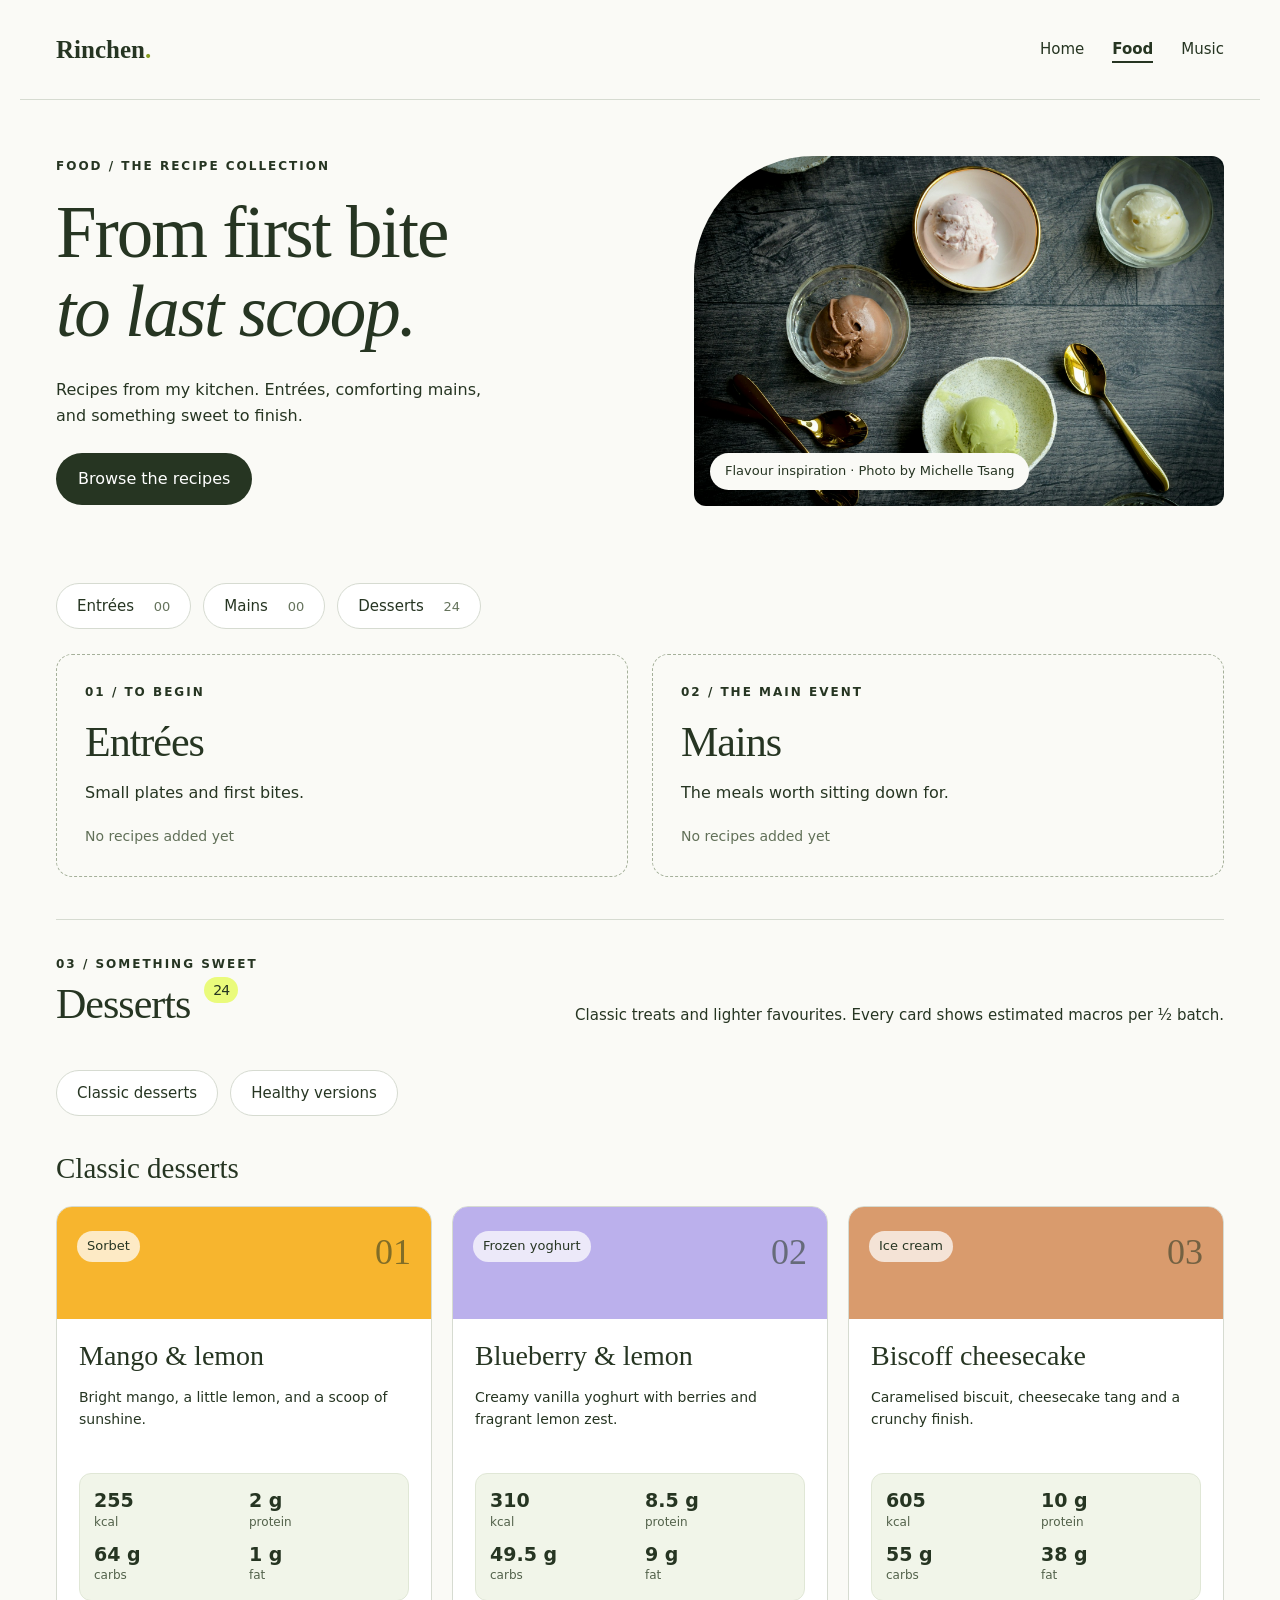
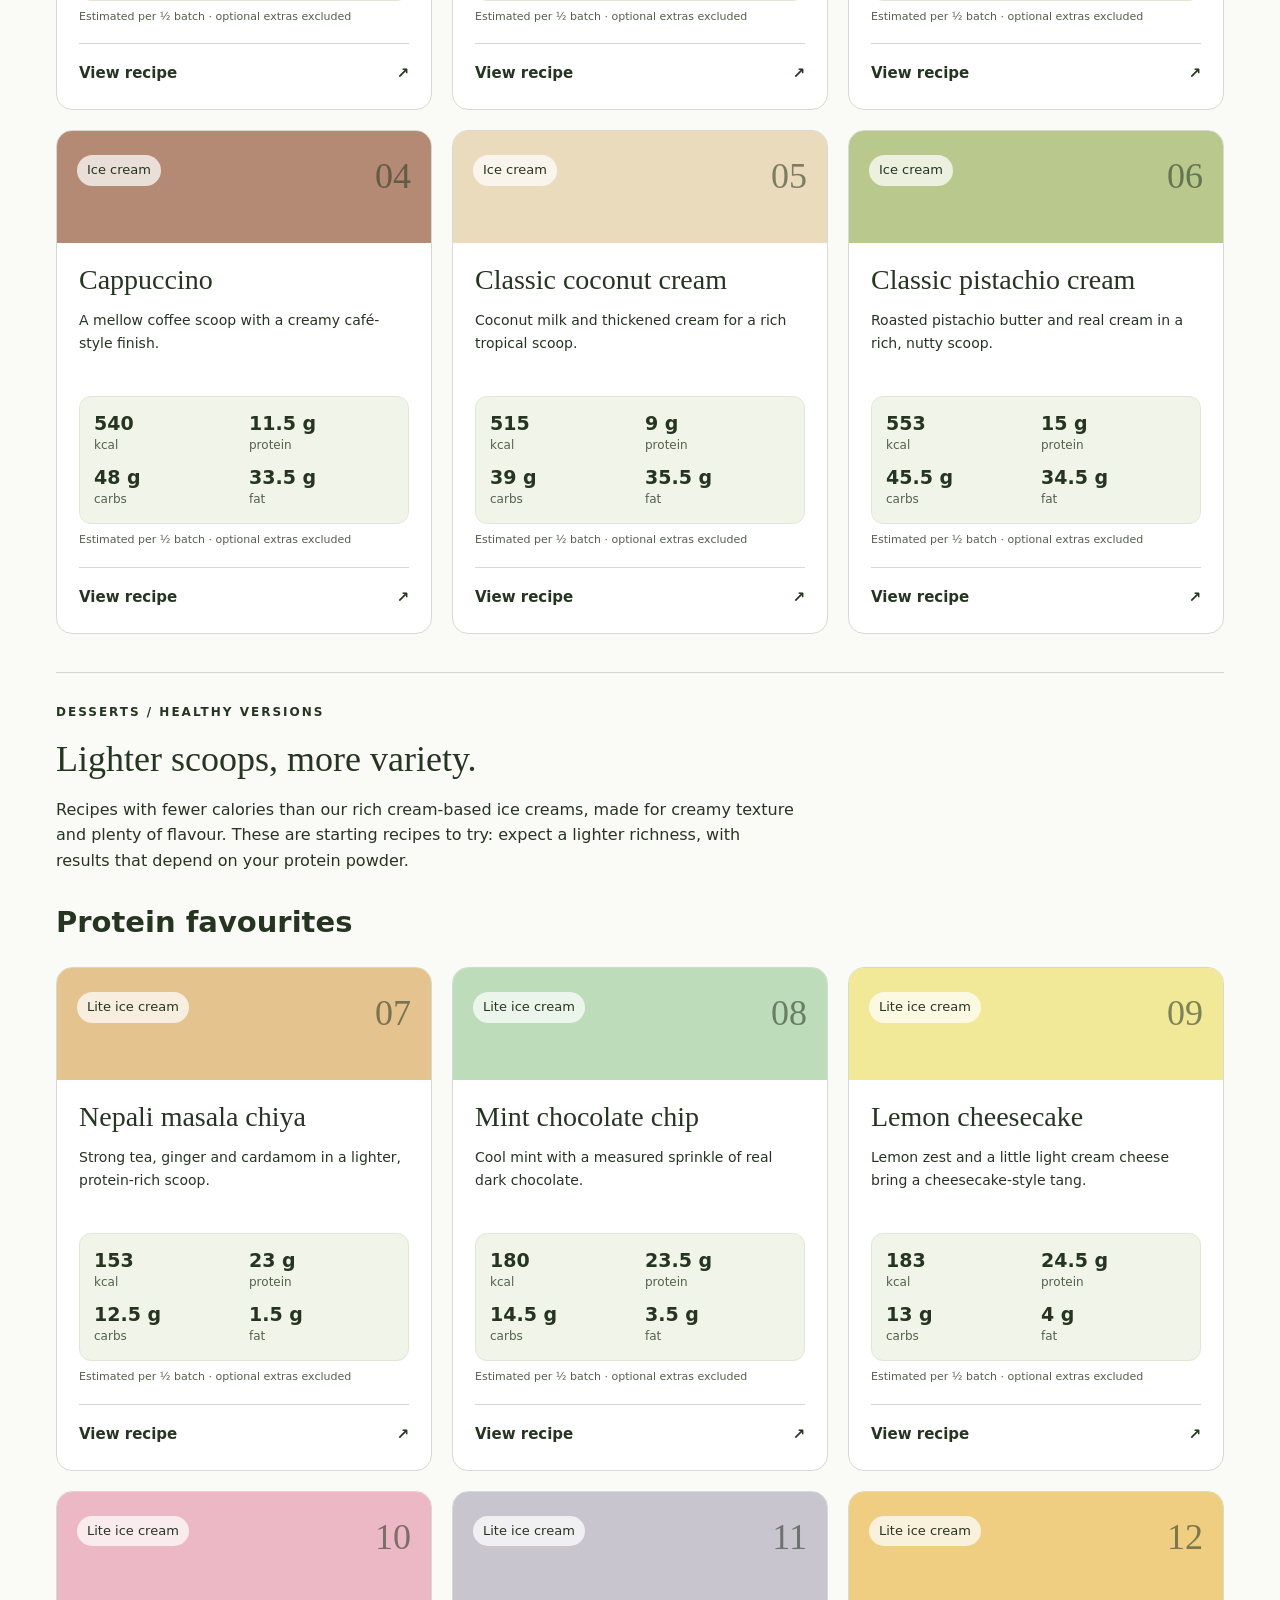
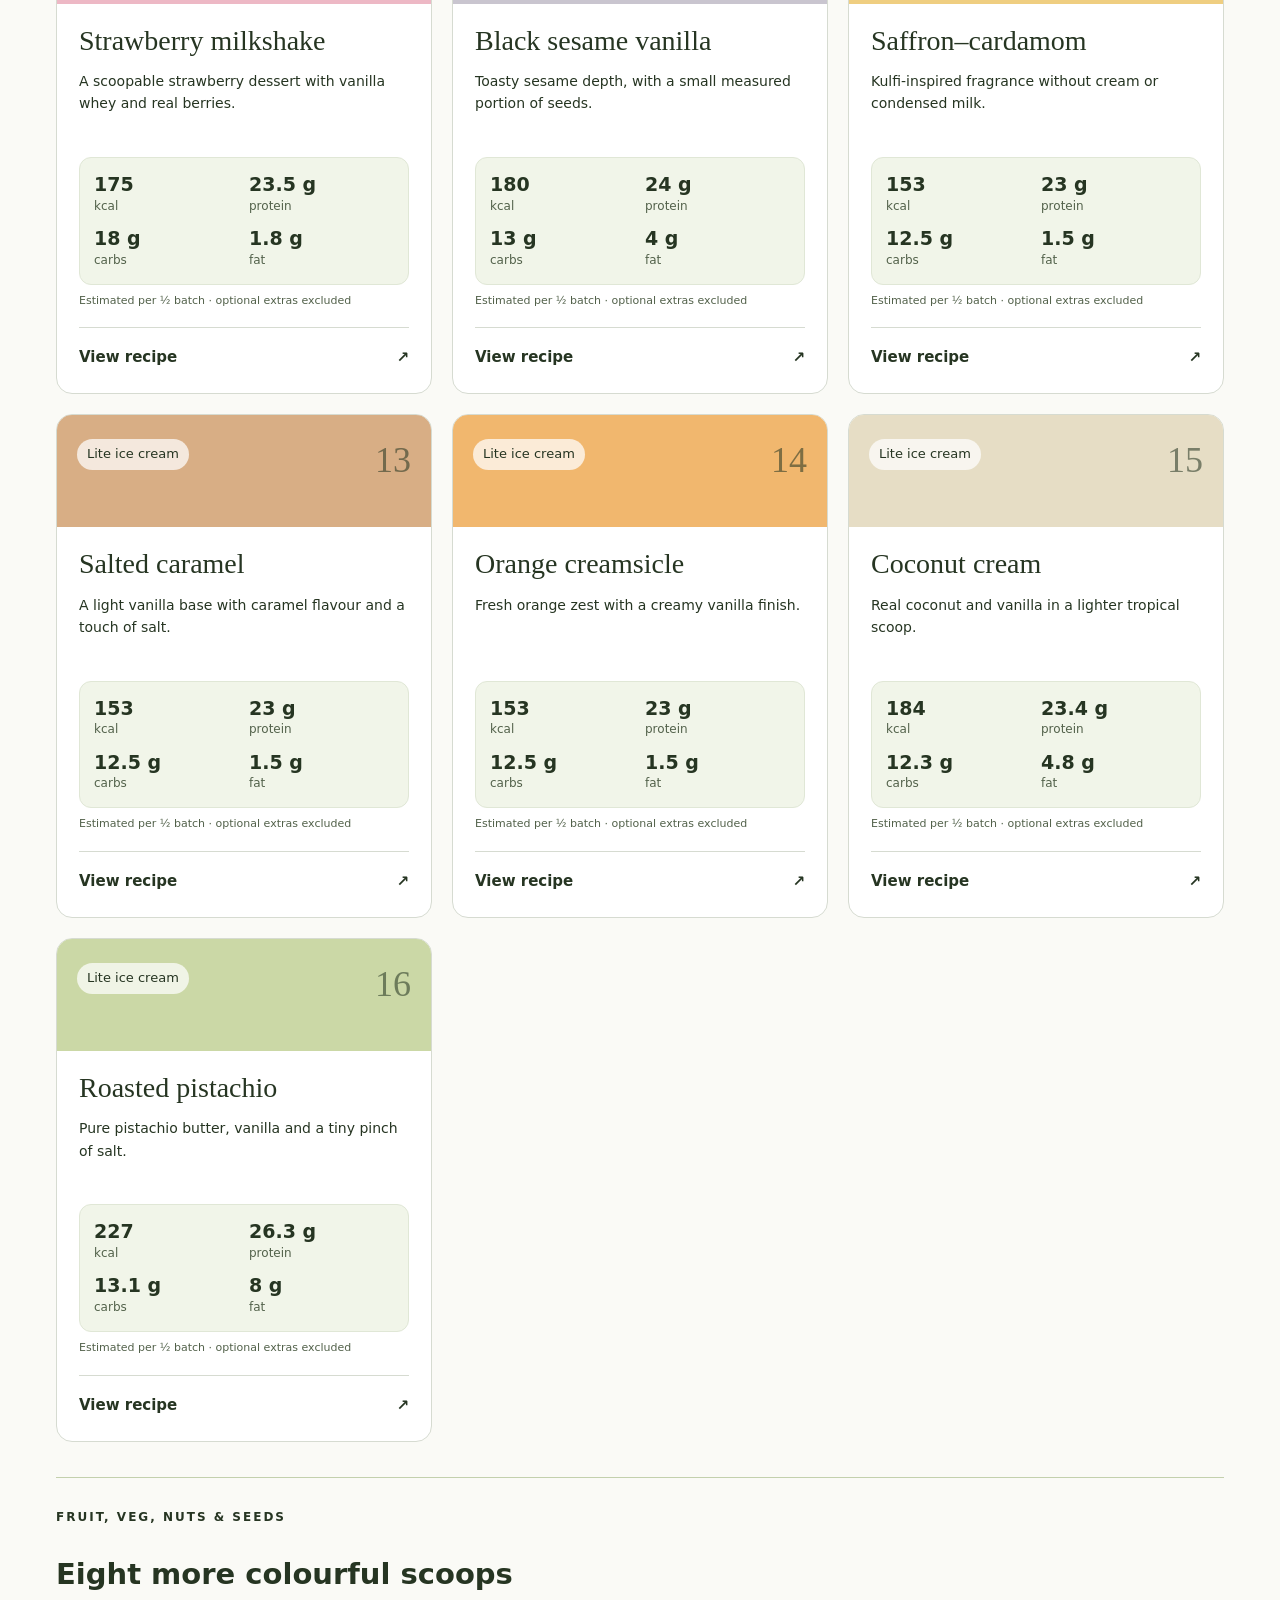
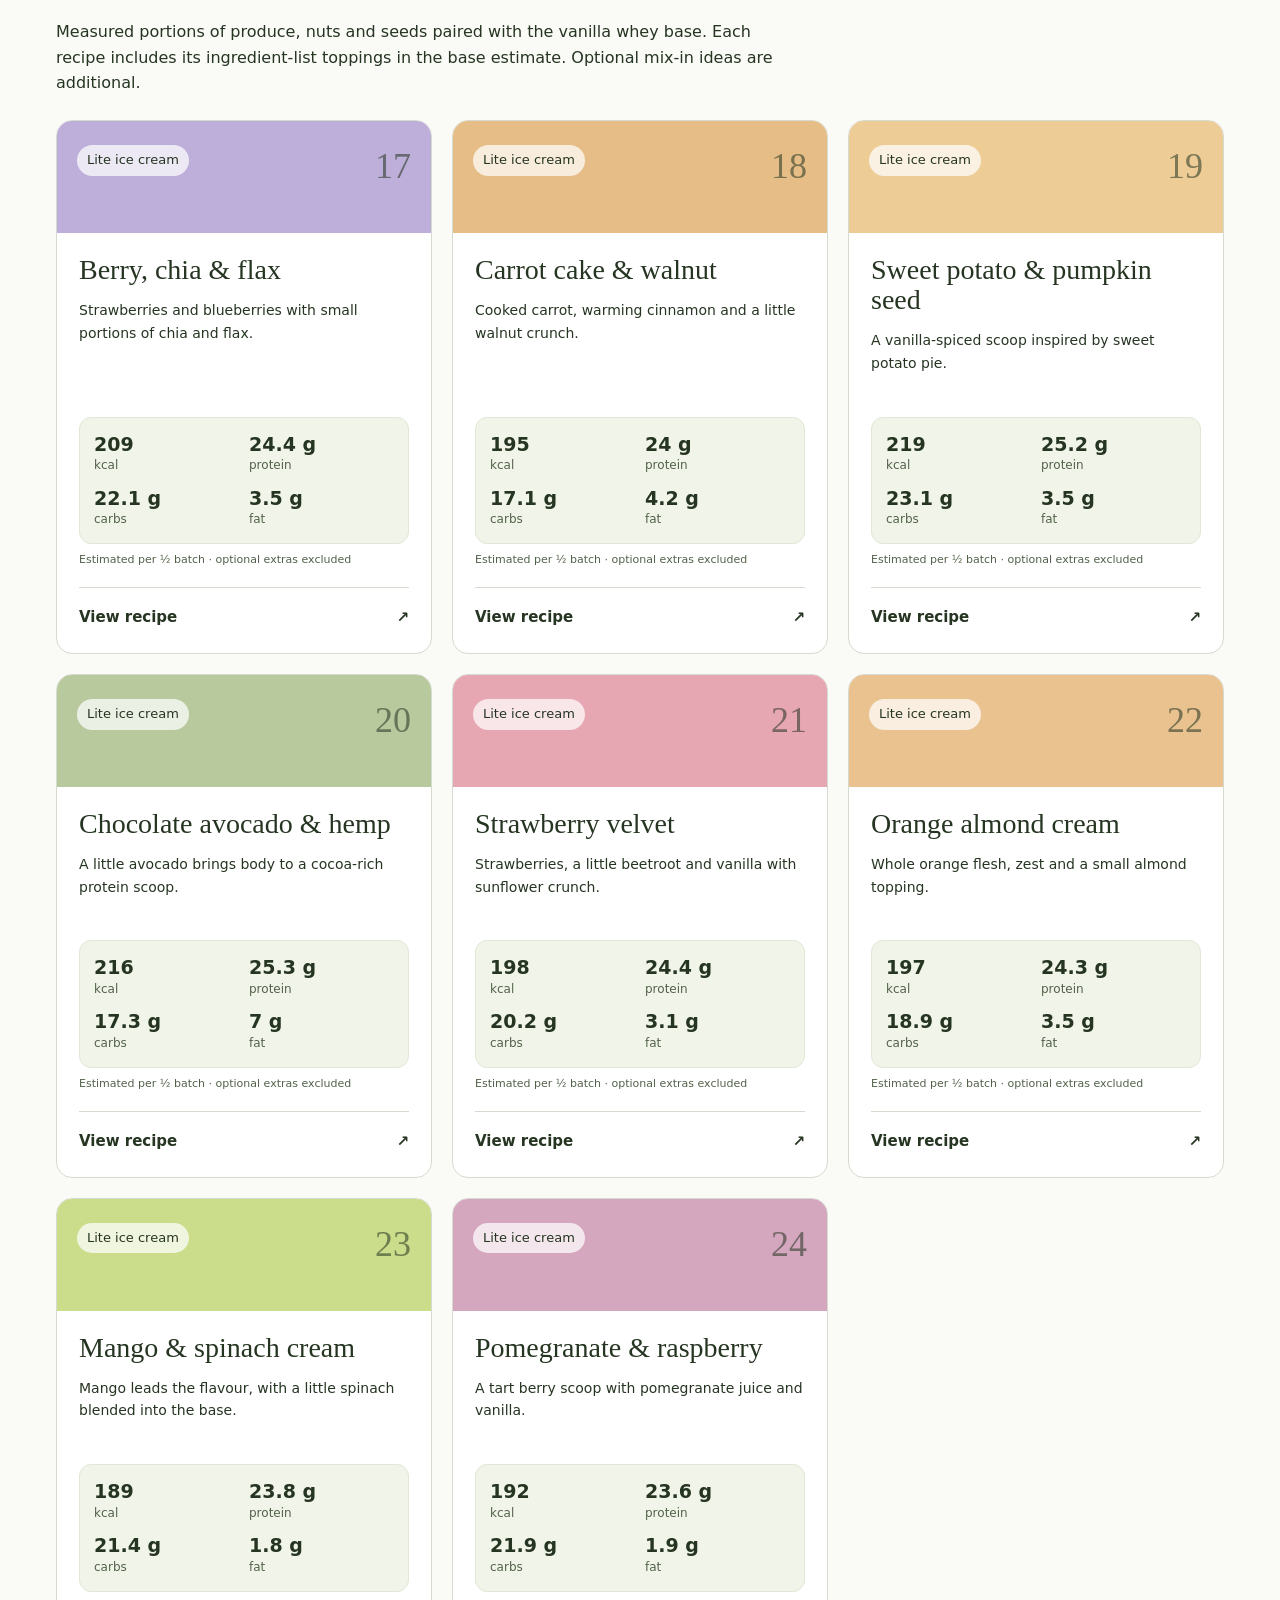
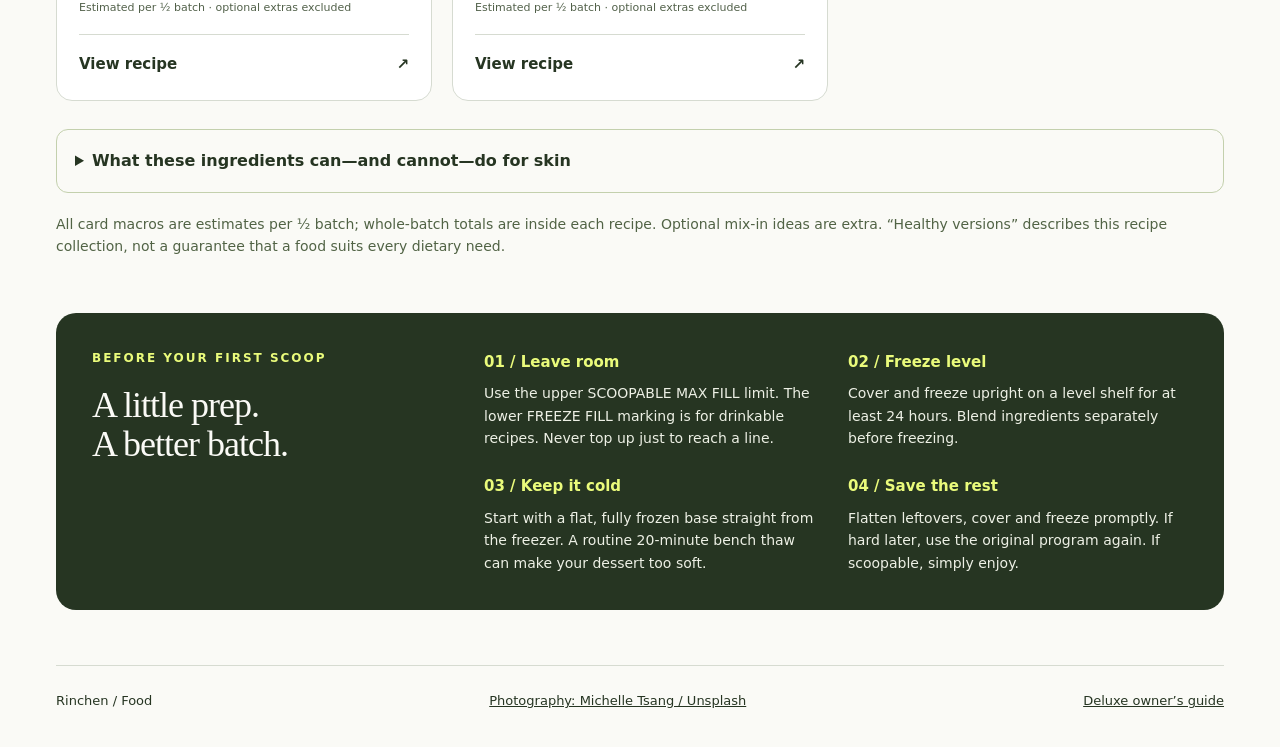
==== commit 375c3222: "Add classic and high-protein coconut and pistachio ice creams" ====
--- a/food.html
+++ b/food.html
@@ -1,8 +1,8 @@
-<!doctype html><html lang="en"><head><meta charset="utf-8"><meta name="viewport" content="width=device-width,initial-scale=1"><meta name="description" content="Rinchen’s recipe collection: entrées, mains and desserts, with twenty homemade CREAMi recipes."><title>Food · Rinchen</title><link rel="icon" href="data:image/svg+xml,%3Csvg xmlns='http://www.w3.org/2000/svg' viewBox='0 0 40 40'%3E%3Crect width='40' height='40' rx='12' fill='%23263522'/%3E%3Ctext x='20' y='29' text-anchor='middle' fill='%23eafb7b' font-size='29' font-family='Georgia'%3ER%3C/text%3E%3C/svg%3E"><link rel="stylesheet" href="style.css"></head><body>
+<!doctype html><html lang="en"><head><meta charset="utf-8"><meta name="viewport" content="width=device-width,initial-scale=1"><meta name="description" content="Rinchen’s recipe collection: entrées, mains and desserts, with twenty-four homemade CREAMi recipes."><title>Food · Rinchen</title><link rel="icon" href="data:image/svg+xml,%3Csvg xmlns='http://www.w3.org/2000/svg' viewBox='0 0 40 40'%3E%3Crect width='40' height='40' rx='12' fill='%23263522'/%3E%3Ctext x='20' y='29' text-anchor='middle' fill='%23eafb7b' font-size='29' font-family='Georgia'%3ER%3C/text%3E%3C/svg%3E"><link rel="stylesheet" href="style.css"></head><body>
 <header><a class="brand" href="index.html">Rinchen<span class="brand-dot">.</span></a><nav aria-label="Main navigation"><a href="index.html" >Home</a><a href="food.html" aria-current="page">Food</a><a href="music.html" >Music</a></nav></header>
 <main id="home"><section class="intro"><div><p class="eyebrow">FOOD / THE RECIPE COLLECTION</p><h1>From first bite<br><em>to last scoop.</em></h1><p>Recipes from my kitchen. Entrées, comforting mains, and something sweet to finish.</p><a class="button" href="#categories">Browse the recipes</a></div><figure><img src="food.jpg" alt="Chocolate, strawberry, vanilla and matcha ice cream scoops in small bowls" width="1200" height="800"><figcaption>Flavour inspiration · Photo by Michelle Tsang</figcaption></figure></section>
-<nav id="categories" class="category-nav" aria-label="Food categories"><a href="#entrees">Entrées <span>00</span></a><a href="#mains">Mains <span>00</span></a><a href="#recipes">Desserts <span>20</span></a></nav>
-<div class="course-grid"><section id="entrees" class="course-empty"><p class="eyebrow">01 / TO BEGIN</p><h2>Entrées</h2><p>Small plates and first bites.</p><span class="empty-label">No recipes added yet</span></section><section id="mains" class="course-empty"><p class="eyebrow">02 / THE MAIN EVENT</p><h2>Mains</h2><p>The meals worth sitting down for.</p><span class="empty-label">No recipes added yet</span></section></div><section id="recipes"><div class="section-heading"><div><p class="eyebrow">03 / SOMETHING SWEET</p><h2>Desserts<span class="count">20</span></h2></div><p>Classic treats and lighter favourites. Every card shows estimated macros per ½ batch.</p></div><nav class="category-nav dessert-nav" aria-label="Dessert collections"><a href="#classic-desserts">Classic desserts</a><a href="#healthy-desserts">Healthy versions</a></nav><h3 id="classic-desserts" class="collection-title">Classic desserts</h3><div class="recipe-grid" id="cards"></div><section id="healthy-desserts" class="healthy-section"><p class="eyebrow">DESSERTS / HEALTHY VERSIONS</p><h3>Lighter scoops, more variety.</h3><p class="healthy-description">Recipes with fewer calories than our rich cream-based ice creams, made for creamy texture and plenty of flavour. These are starting recipes to try: expect a lighter richness, with results that depend on your protein powder.</p><h4 class="collection-title">Protein favourites</h4><div class="recipe-grid" id="healthy-cards"></div><section class="plant-collection"><p class="eyebrow">FRUIT, VEG, NUTS & SEEDS</p><h4 class="collection-title">Eight more colourful scoops</h4><p>Measured portions of produce, nuts and seeds paired with the vanilla whey base. Each recipe includes its ingredient-list toppings in the base estimate. Optional mix-in ideas are additional.</p><div class="recipe-grid" id="plant-cards"></div><details class="nutrition-context"><summary>What these ingredients can—and cannot—do for skin</summary><p>Vitamin C is needed for normal collagen production. Eating varied foods can help meet nutrient needs, but these recipes have not been shown to tighten skin, reverse ageing or prevent UV damage. Food does not replace sun protection.</p><p>We use nuts and seeds in small portions to manage calories. Brazil nuts are not included as a routine topping because their selenium content is unusually high and variable. Some ingredients from the inspiration list, including broccoli, Brussels sprouts and tomatoes, are better suited to future savoury recipes.</p><p><a href="https://ods.od.nih.gov/factsheets/VitaminC-Consumer/" target="_blank" rel="noopener">NIH: vitamin C</a> · <a href="https://ods.od.nih.gov/factsheets/Selenium-Consumer/" target="_blank" rel="noopener">NIH: selenium</a></p></details></section><p class="small nutrition-disclaimer">All card macros are estimates per ½ batch; whole-batch totals are inside each recipe. Optional mix-in ideas are extra. “Healthy versions” describes this recipe collection, not a guarantee that a food suits every dietary need.</p></section></section>
+<nav id="categories" class="category-nav" aria-label="Food categories"><a href="#entrees">Entrées <span>00</span></a><a href="#mains">Mains <span>00</span></a><a href="#recipes">Desserts <span>24</span></a></nav>
+<div class="course-grid"><section id="entrees" class="course-empty"><p class="eyebrow">01 / TO BEGIN</p><h2>Entrées</h2><p>Small plates and first bites.</p><span class="empty-label">No recipes added yet</span></section><section id="mains" class="course-empty"><p class="eyebrow">02 / THE MAIN EVENT</p><h2>Mains</h2><p>The meals worth sitting down for.</p><span class="empty-label">No recipes added yet</span></section></div><section id="recipes"><div class="section-heading"><div><p class="eyebrow">03 / SOMETHING SWEET</p><h2>Desserts<span class="count">24</span></h2></div><p>Classic treats and lighter favourites. Every card shows estimated macros per ½ batch.</p></div><nav class="category-nav dessert-nav" aria-label="Dessert collections"><a href="#classic-desserts">Classic desserts</a><a href="#healthy-desserts">Healthy versions</a></nav><h3 id="classic-desserts" class="collection-title">Classic desserts</h3><div class="recipe-grid" id="cards"></div><section id="healthy-desserts" class="healthy-section"><p class="eyebrow">DESSERTS / HEALTHY VERSIONS</p><h3>Lighter scoops, more variety.</h3><p class="healthy-description">Recipes with fewer calories than our rich cream-based ice creams, made for creamy texture and plenty of flavour. These are starting recipes to try: expect a lighter richness, with results that depend on your protein powder.</p><h4 class="collection-title">Protein favourites</h4><div class="recipe-grid" id="healthy-cards"></div><section class="plant-collection"><p class="eyebrow">FRUIT, VEG, NUTS & SEEDS</p><h4 class="collection-title">Eight more colourful scoops</h4><p>Measured portions of produce, nuts and seeds paired with the vanilla whey base. Each recipe includes its ingredient-list toppings in the base estimate. Optional mix-in ideas are additional.</p><div class="recipe-grid" id="plant-cards"></div><details class="nutrition-context"><summary>What these ingredients can—and cannot—do for skin</summary><p>Vitamin C is needed for normal collagen production. Eating varied foods can help meet nutrient needs, but these recipes have not been shown to tighten skin, reverse ageing or prevent UV damage. Food does not replace sun protection.</p><p>We use nuts and seeds in small portions to manage calories. Brazil nuts are not included as a routine topping because their selenium content is unusually high and variable. Some ingredients from the inspiration list, including broccoli, Brussels sprouts and tomatoes, are better suited to future savoury recipes.</p><p><a href="https://ods.od.nih.gov/factsheets/VitaminC-Consumer/" target="_blank" rel="noopener">NIH: vitamin C</a> · <a href="https://ods.od.nih.gov/factsheets/Selenium-Consumer/" target="_blank" rel="noopener">NIH: selenium</a></p></details></section><p class="small nutrition-disclaimer">All card macros are estimates per ½ batch; whole-batch totals are inside each recipe. Optional mix-in ideas are extra. “Healthy versions” describes this recipe collection, not a guarantee that a food suits every dietary need.</p></section></section>
 <section class="notes"><div><p class="eyebrow">BEFORE YOUR FIRST SCOOP</p><h2>A little prep.<br>A better batch.</h2></div><div class="note-grid"><article><b>01 / Leave room</b><p>Use the upper SCOOPABLE MAX FILL limit. The lower FREEZE FILL marking is for drinkable recipes. Never top up just to reach a line.</p></article><article><b>02 / Freeze level</b><p>Cover and freeze upright on a level shelf for at least 24 hours. Blend ingredients separately before freezing.</p></article><article><b>03 / Keep it cold</b><p>Start with a flat, fully frozen base straight from the freezer. A routine 20-minute bench thaw can make your dessert too soft.</p></article><article><b>04 / Save the rest</b><p>Flatten leftovers, cover and freeze promptly. If hard later, use the original program again. If scoopable, simply enjoy.</p></article></div></section>
 
 <footer><span>Rinchen / Food</span><a href="https://unsplash.com/photos/four-ice-creams-on-cups-VTt_Jn1LrOg" target="_blank" rel="noopener">Photography: Michelle Tsang / Unsplash</a><a href="https://cdn.shopify.com/s/files/1/0511/5900/7386/files/NC501ANZ_IB_MP_Mv7_LR.pdf?v=1709180044" target="_blank" rel="noopener">Deluxe owner’s guide</a></footer></main>
